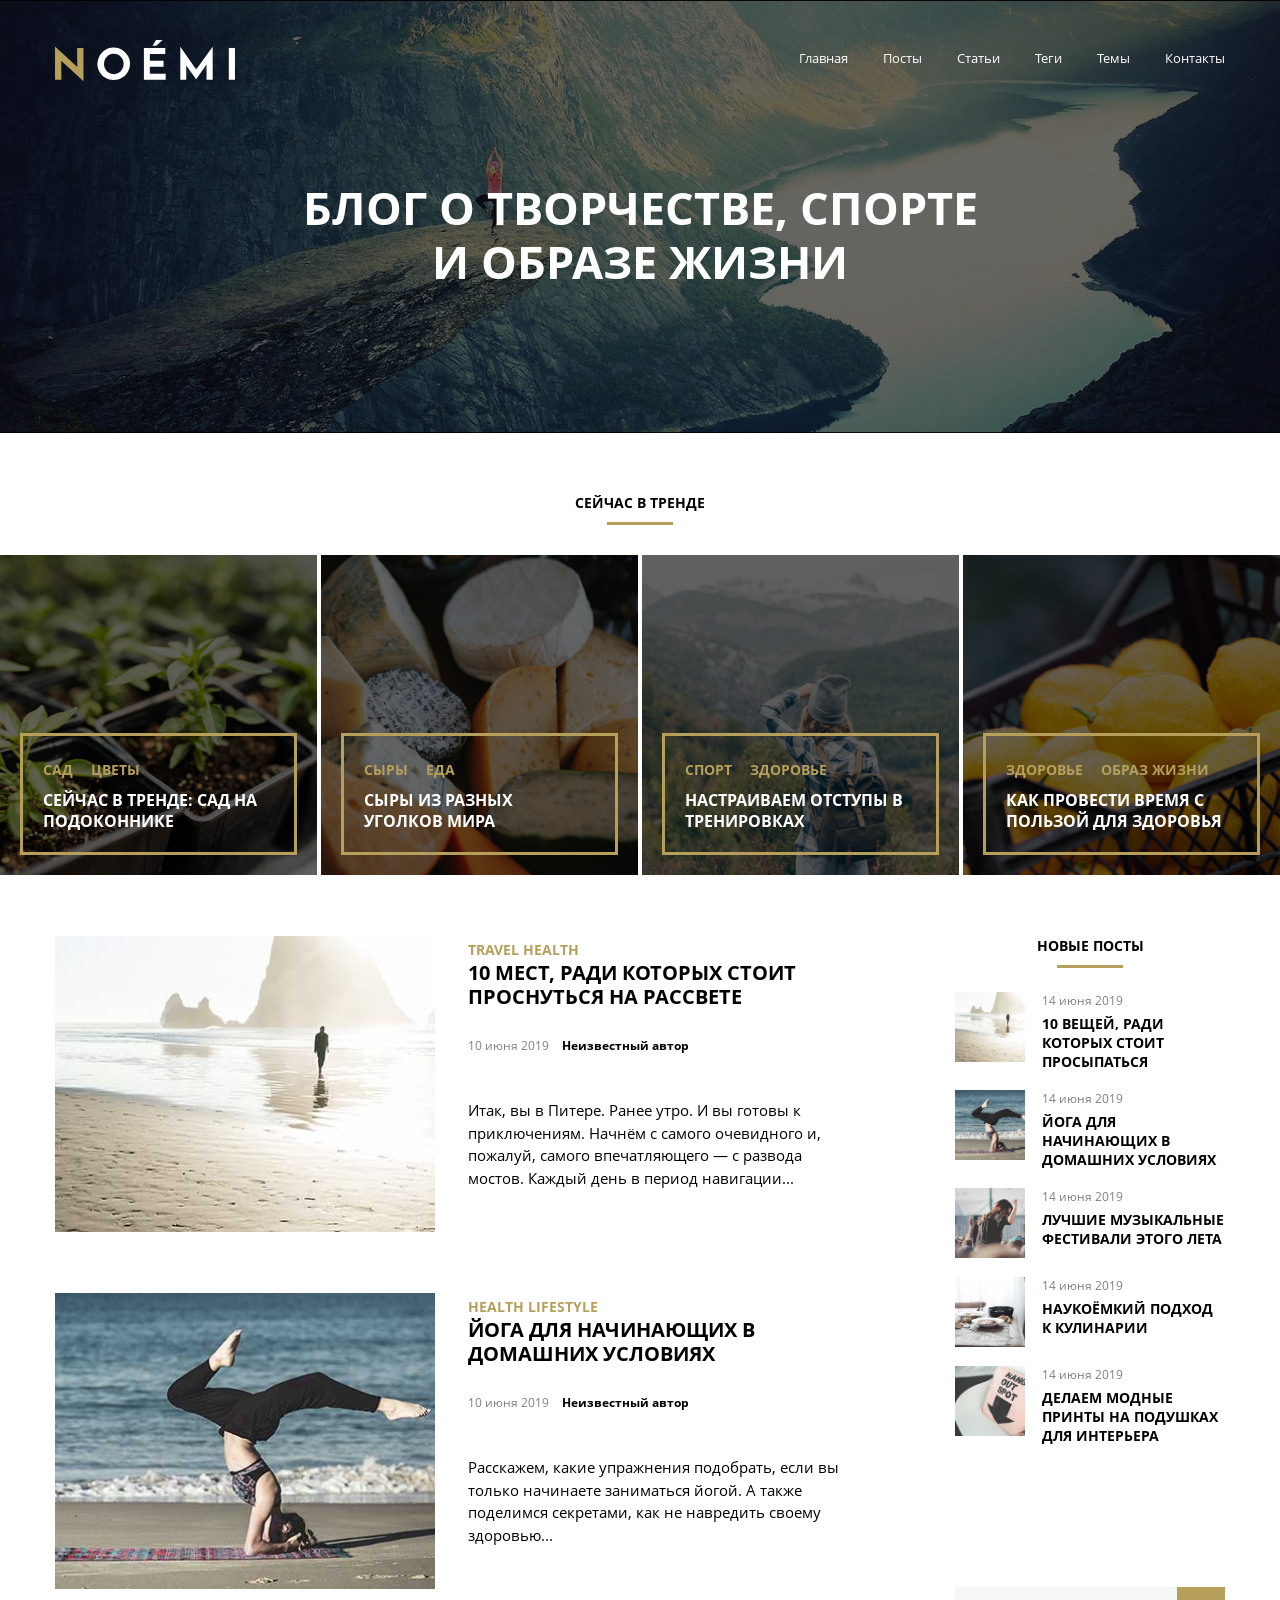
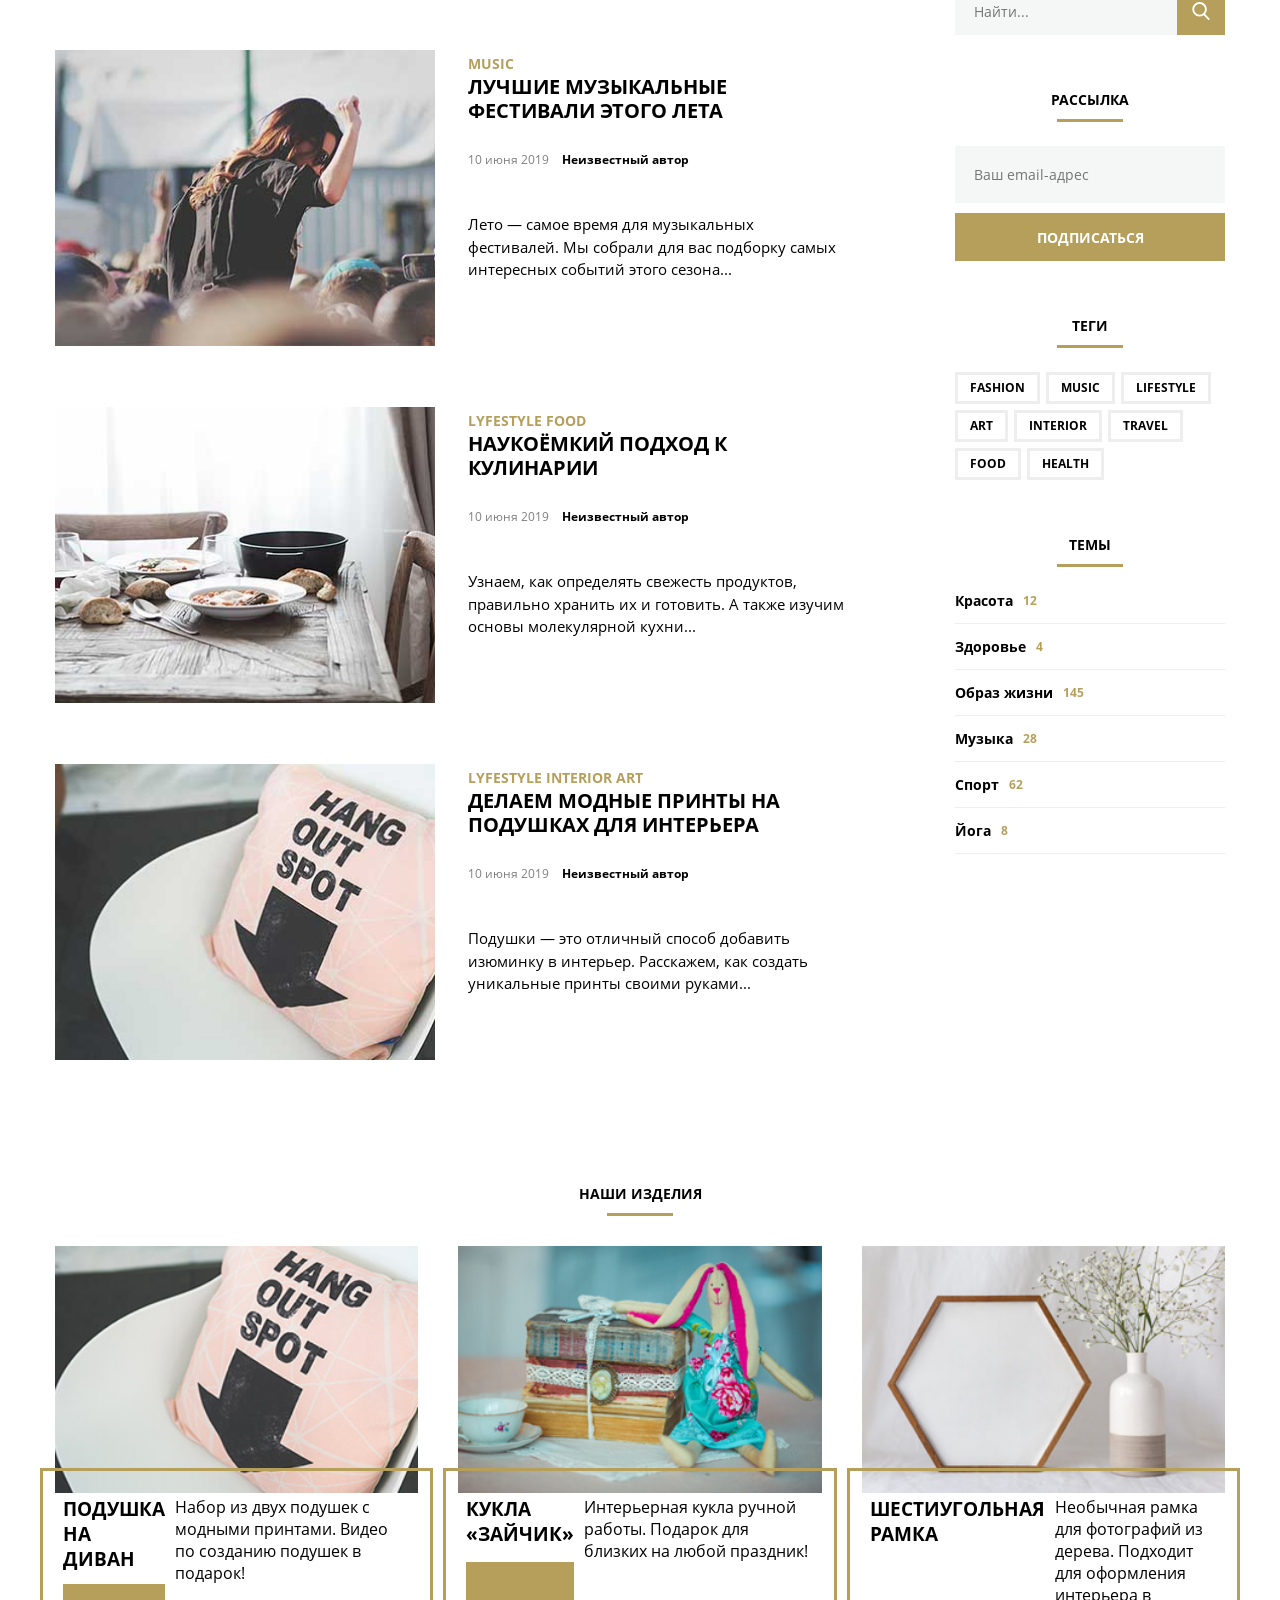
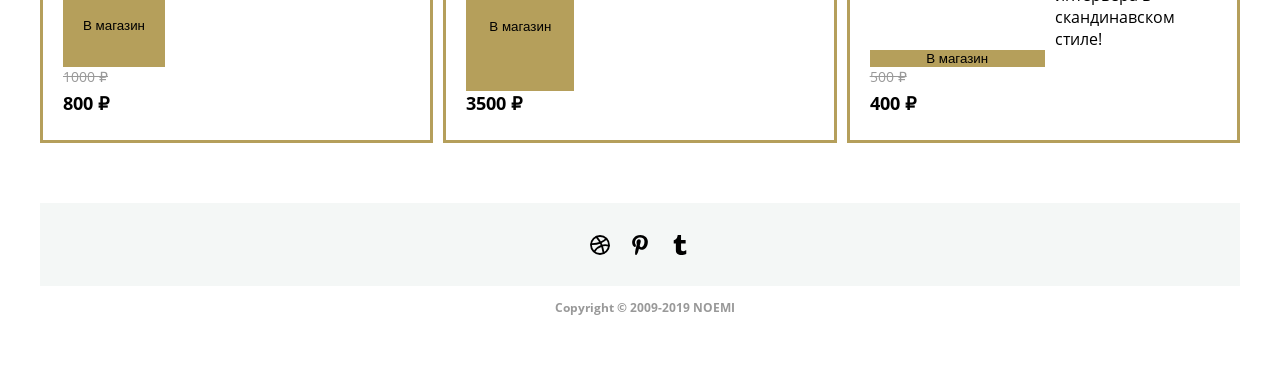
==== index.html @ 8bb4fc07 "Add files via upload" ====
<!DOCTYPE html>
<html lang="en">
<head>
  <meta charset="UTF-8">
  <meta name="viewport" content="width=device-width, initial-scale=1.0">
  <title>NOEMI</title>
  <link rel="stylesheet" href="index.css">
</head>
<body>
  <div class="page-wrapper">

    <!-- ===== HEADER ===== -->
    <header class="site-header">
      <div class="container">
        <div class="header-top">
          <a href="#" class="logo">
            <img class="logo-img" src="noemi-logo.svg" alt="NOEMI logo">
          </a>
          <button class="burger-button">
            <span class="visually-hidden">Открыть меню</span>
            <span class="burger-line"></span>
            <span class="burger-line"></span>
            <span class="burger-line"></span>
          </button>
          <nav class="nav">
            <ul class="nav-list">
              <li><a class="nav-link" href="#">Главная</a></li>
              <li><a class="nav-link" href="#">Посты</a></li>
              <li><a class="nav-link" href="#">Статьи</a></li>
              <li><a class="nav-link" href="#">Теги</a></li>
              <li><a class="nav-link" href="#">Темы</a></li>
              <li><a class="nav-link" href="#">Контакты</a></li>
            </ul>
          </nav>
        </div>
        <h1 class="header-title">Блог о творчестве, спорте и образе жизни</h1>
      </div>
    </header>

    <!-- ===== TRENDS ===== -->
    <section class="trends">
      <h2 class="section-title">Сейчас в тренде</h2>
      <div class="trends-grid">

        <article class="trend-card">
          <img class="trend-image" src="trend1.jpg" alt="Сейчас в тренде: сад">
          <div class="trend-overlay">
            <ul class="post-tags">
              <li><a class="post-tag" href="#">сад</a></li>
              <li><a class="post-tag" href="#">цветы</a></li>
            </ul>
            <h3 class="trend-title">
              <a class="trend-link" href="#">Сейчас в тренде: сад на подоконнике</a>
            </h3>
          </div>
        </article>

        <article class="trend-card">
          <img class="trend-image" src="trend2.jpg" alt="Сейчас в тренде: сыры">
          <div class="trend-overlay">
            <ul class="post-tags">
              <li><a class="post-tag" href="#">сыры</a></li>
              <li><a class="post-tag" href="#">еда</a></li>
            </ul>
            <h3 class="trend-title">
              <a class="trend-link" href="#">Сыры из разных уголков мира</a>
            </h3>
          </div>
        </article>

        <article class="trend-card">
          <img class="trend-image" src="trend3.jpg" alt="Сейчас в тренде: спорт">
          <div class="trend-overlay">
            <ul class="post-tags">
              <li><a class="post-tag" href="#">спорт</a></li>
              <li><a class="post-tag" href="#">здоровье</a></li>
            </ul>
            <h3 class="trend-title">
              <a class="trend-link" href="#">Настраиваем отступы в тренировках</a>
            </h3>
          </div>
        </article>

        <article class="trend-card">
          <img class="trend-image" src="trend4.jpg" alt="Сейчас в тренде: здоровье">
          <div class="trend-overlay">
            <ul class="post-tags">
              <li><a class="post-tag" href="#">здоровье</a></li>
              <li><a class="post-tag" href="#">образ жизни</a></li>
            </ul>
            <h3 class="trend-title">
              <a class="trend-link" href="#">Как провести время с пользой для здоровья</a>
            </h3>
          </div>
        </article>

      </div>
    </section>

    <!-- ===== MAIN: POSTS + ASIDE ===== -->
    <div class="main">

      <div class="posts">

        <article class="post-card">
          <img class="post-image" src="last-post1.jpg" alt="10 мест, ради которых стоит проснуться">
          <div class="post-content">
            <ul class="post-tags">
              <li><a class="post-tag" href="#">Travel Health</a></li>
              
            </ul>
            <h2 class="post-title">
              <a class="post-link" href="#">10 мест, ради которых стоит проснуться на рассвете</a>
            </h2>
            <div class="post-meta">
              <time class="post-date" datetime="2019-06-10">10 июня 2019</time>
              <span class="post-author">Неизвестный автор</span>
            </div>
            <p class="post-text">Итак, вы в Питере. Ранее утро. И вы готовы к приключениям. Начнём с самого очевидного и, пожалуй, самого впечатляющего — с развода мостов. Каждый день в период навигации...</p>
          </div>
        </article>

        <article class="post-card">
          <img class="post-image" src="last-post2.jpg" alt="Йога для начинающих">
          <div class="post-content">
            <ul class="post-tags">
              <li><a class="post-tag" href="#">Health Lifestyle</a></li>
            </ul>
            <h2 class="post-title">
              <a class="post-link" href="#">Йога для начинающих в домашних условиях</a>
            </h2>
            <div class="post-meta">
              <time class="post-date" datetime="2019-06-10">10 июня 2019</time>
              <span class="post-author">Неизвестный автор</span>
            </div>
            <p class="post-text">Расскажем, какие упражнения подобрать, если вы только начинаете заниматься йогой. А также поделимся секретами, как не навредить своему здоровью...</p>
          </div>
        </article>

        <article class="post-card">
          <img class="post-image" src="last-post3.jpg" alt="Лучшие музыкальные фестивали лета">
          <div class="post-content">
            <ul class="post-tags">
              <li><a class="post-tag" href="#">Music</a></li>
            </ul>
            <h2 class="post-title">
              <a class="post-link" href="#">Лучшие музыкальные фестивали этого лета</a>
            </h2>
            <div class="post-meta">
              <time class="post-date" datetime="2019-06-10">10 июня 2019</time>
              <span class="post-author">Неизвестный автор</span>
            </div>
            <p class="post-text">Лето — самое время для музыкальных фестивалей. Мы собрали для вас подборку самых интересных событий этого сезона...</p>
          </div>
        </article>

        <article class="post-card">
          <img class="post-image" src="last-post4.jpg" alt="Наукоёмкий подход к кулинарии">
          <div class="post-content">
            <ul class="post-tags">
              <li><a class="post-tag" href="#">Lyfestyle Food</a></li>
            </ul>
            <h2 class="post-title">
              <a class="post-link" href="#">Наукоёмкий подход к кулинарии</a>
            </h2>
            <div class="post-meta">
              <time class="post-date" datetime="2019-06-10">10 июня 2019</time>
              <span class="post-author">Неизвестный автор</span>
            </div>
            <p class="post-text">Узнаем, как определять свежесть продуктов, правильно хранить их и готовить. А также изучим основы молекулярной кухни...</p>
          </div>
        </article>

        <article class="post-card">
          <img class="post-image" src="last-post5.jpg" alt="Делаем модные принты на подушках">
          <div class="post-content">
            <ul class="post-tags">
              <li><a class="post-tag" href="#">Lyfestyle Interior Art</a></li>
            </ul>
            <h2 class="post-title">
              <a class="post-link" href="#">Делаем модные принты на подушках для интерьера</a>
            </h2>
            <div class="post-meta">
              <time class="post-date" datetime="2019-06-10">10 июня 2019</time>
              <span class="post-author">Неизвестный автор</span>
            </div>
            <p class="post-text">Подушки — это отличный способ добавить изюминку в интерьер. Расскажем, как создать уникальные принты своими руками...</p>
          </div>
        </article>

      </div>

      <!-- ===== ASIDE ===== -->
      <aside class="aside">

        <!-- Новые посты -->
        <div class="aside-widget">
          <h3 class="widget-title">Новые посты</h3>
          <article class="new-post">
            <img class="new-post-image" src="last-post1.jpg" alt="Новый пост">
            <div class="new-post-content">
              <time class="new-post-date" datetime="2019-06-14">14 июня 2019</time>
              <h4 class="new-post-title">
                <a class="new-post-link" href="#">10 вещей, ради которых стоит просыпаться</a>
              </h4>
            </div>
          </article>
          <article class="new-post">
            <img class="new-post-image" src="last-post2.jpg" alt="Новый пост">
            <div class="new-post-content">
              <time class="new-post-date" datetime="2019-06-14">14 июня 2019</time>
              <h4 class="new-post-title">
                <a class="new-post-link" href="#">Йога для начинающих в домашних условиях</a>
              </h4>
            </div>
          </article>
          <article class="new-post">
            <img class="new-post-image" src="last-post3.jpg" alt="Новый пост">
            <div class="new-post-content">
              <time class="new-post-date" datetime="2019-06-14">14 июня 2019</time>
              <h4 class="new-post-title">
                <a class="new-post-link" href="#">Лучшие музыкальные фестивали этого лета</a>
              </h4>
            </div>
          </article>
          <article class="new-post">
            <img class="new-post-image" src="last-post4.jpg" alt="Новый пост">
            <div class="new-post-content">
              <time class="new-post-date" datetime="2019-06-14">14 июня 2019</time>
              <h4 class="new-post-title">
                <a class="new-post-link" href="#">Наукоёмкий подход к кулинарии</a>
              </h4>
            </div>
          </article>
          <article class="new-post">
            <img class="new-post-image" src="last-post5.jpg" alt="Новый пост">
            <div class="new-post-content">
              <time class="new-post-date" datetime="2019-06-14">14 июня 2019</time>
              <h4 class="new-post-title">
                <a class="new-post-link" href="#">Делаем модные принты на подушках для интерьера</a>
              </h4>
            </div>
          </article>
        </div>

        <!-- Поиск -->
        <div class="aside-widget">
          <h3 class="visually-hidden">Поиск</h3>
          <form class="search-form">
            <input class="input-field" name="query" placeholder="Найти..." autocomplete="off" required>
            <button class="search-button" type="submit">
              <span class="visually-hidden">Поиск</span>
            </button>
          </form>
        </div>

        <!-- Рассылка -->
        <div class="aside-widget">
          <h3 class="widget-title">Рассылка</h3>
          <form class="subscribe-form">
            <input class="input-field" type="email" name="email" placeholder="Ваш email-адрес" autocomplete="email" required>
            <button class="subscribe-button" type="submit">Подписаться</button>
          </form>
        </div>

        <!-- Теги -->
        <div class="aside-widget">
          <h3 class="widget-title">Теги</h3>
          <ul class="tag-list">
            <li><a class="tag-link" href="#">Fashion</a></li>
            <li><a class="tag-link" href="#">Music</a></li>
            <li><a class="tag-link" href="#">Lifestyle</a></li>
            <li><a class="tag-link" href="#">Art</a></li>
            <li><a class="tag-link" href="#">Interior</a></li>
            <li><a class="tag-link" href="#">Travel</a></li>
            <li><a class="tag-link" href="#">Food</a></li>
            <li><a class="tag-link" href="#">Health</a></li>
          </ul>
        </div>

        <!-- Темы -->
        <div class="aside-widget">
          <h3 class="widget-title">Темы</h3>
          <ul class="themes-list">
            <li>
              <a class="theme-link" href="#">Красота <span class="theme-count">12</span></a>
            </li>
            <li>
              <a class="theme-link" href="#">Здоровье <span class="theme-count">4</span></a>
            </li>
            <li>
              <a class="theme-link" href="#">Образ жизни <span class="theme-count">145</span></a>
            </li>
            <li>
              <a class="theme-link" href="#">Музыка <span class="theme-count">28</span></a>
            </li>
            <li>
              <a class="theme-link" href="#">Спорт <span class="theme-count">62</span></a>
            </li>
            <li>
              <a class="theme-link" href="#">Йога <span class="theme-count">8</span></a>
            </li>
          </ul>
        </div>

      </aside>
    </div>

    <!-- ===== SHOP ===== -->
    <section class="shop">
      <h2 class="section-title">Наши изделия</h2>
      <div class="shop-grid">

        <!-- Карточка товара 1 -->
        <article class="shop-card">
          <picture>
            <source media="(max-width: 640px)" srcset="shop-item-mobile1.jpg">
            <source media="(max-width: 1200px)" srcset="shop-item-tablet1.ipg">
            <img class="shop-card-image" src="shop-item-desk1.jpg" alt="Подушка на диван">
          </picture>
          <div class="shop-card-content">
            <h3 class="shop-card-title">
              <a class="shop-card-link" href="#">Подушка на диван</a>
            </h3>
            <p class="shop-card-desc">Набор из двух подушек с модными принтами. Видео по созданию подушек в подарок!</p>
            <div class="shop-card-prices">
              <span class="price-old">1000 &#8381;</span>
              <span class="price-current">800 &#8381;</span>
            </div>
            <button class="shop-card-button" type="button">В магазин</button>
          </div>
        </article>

        <!-- Карточка товара 2 -->
        <article class="shop-card">
          <picture>
            <source media="(max-width: 640px)" srcset="shop-item-mobile2.jpg">
            <source media="(max-width: 1200px)" srcset="shop-item-tablet2.jpg">
            <img class="shop-card-image" src="shop-item-desk2.jpg" alt="Кукла Зайчик">
          </picture>
          <div class="shop-card-content">
            <h3 class="shop-card-title">
              <a class="shop-card-link" href="#">Кукла «Зайчик»</a>
            </h3>
            <p class="shop-card-desc">Интерьерная кукла ручной работы. Подарок для близких на любой праздник!</p>
            <div class="shop-card-prices">
              <span class="price-current">3500 &#8381;</span>
            </div>
            <button class="shop-card-button" type="button">В магазин</button>
          </div>
        </article>

        <!-- Карточка товара 3 -->
        <article class="shop-card">
          <picture>
            <source media="(max-width: 640px)" srcset="shop-item-mobile3.jpg">
            <source media="(max-width: 1200px)" srcset="shop-item-tablet3.jpg">
            <img class="shop-card-image" src="shop-item-desk3.jpg" alt="Шестиугольная рамка">
          </picture>
          <div class="shop-card-content">
            <h3 class="shop-card-title">
              <a class="shop-card-link" href="#">Шестиугольная рамка</a>
            </h3>
            <p class="shop-card-desc">Необычная рамка для фотографий из дерева. Подходит для оформления интерьера в скандинавском стиле!</p>
            <div class="shop-card-prices">
              <span class="price-old">500 &#8381;</span>
              <span class="price-current">400 &#8381;</span>
            </div>
            <button class="shop-card-button" type="button">В магазин</button>
          </div>
        </article>

      </div>
    </section>

    <!-- ===== FEEDBACK POPUP ===== -->
    <div class="feedback-overlay _hidden">
      <div class="feedback-modal">
        <button class="feedback-close" type="button">
          <span class="visually-hidden">Закрыть</span> ✕
        </button>
        <h3 class="feedback-title">Ваш фидбек</h3>
        <form class="feedback-form">
          <label for="feedback-select">Как часто вы заходите на сайт?</label>
          <select class="feedback-select" id="feedback-select" name="frequency" autocomplete="off" required>
            <option value="" selected hidden>Выберите вариант</option>
            <option value="daily">Почти каждый день</option>
            <!-- <option value="weekly">Раз в несколько дней</option>
            <option value="monthly">Раз в несколько недель</option>
            <option value="never">Это мой первый раз</option> -->
          </select>

          <label>Вы подписаны на рассылку?</label>
          <div class="feedback-radios">
            <label class="feedback-radio-label">
              <input type="radio" name="subscribe" value="yes"> Да
            </label>
            <label class="feedback-radio-label">
              <input type="radio" name="subscribe" value="no"> Нет
            </label>
          </div>

          <label for="feedback-text">Расскажите, какой контент вы хотели бы видеть на нашем сайте?</label>
          <textarea id="feedback-text" name="content" placeholder="Может, больше рецептов?" autocomplete="off"></textarea>

          <button class="feedback-submit" type="submit">Отправить</button>
        </form>
      </div>
    </div>

    <!-- ===== FOOTER ===== -->
    <footer class="footer">
      <div class="social-section">
        <ul class="social-list">
          <li>
            <a class="social-icon-dribbble" href="#" aria-label="Dribbble">
              <span class="visually-hidden">Dribbble</span>
            </a>
          </li>
          <li>
            <a class="social-icon-pinterest" href="#" aria-label="Pinterest">
              <span class="visually-hidden">Pinterest</span>
            </a>
          </li>
          <li>
            <a class="social-icon-tumblr" href="#" aria-label="Tumblr">
              <span class="visually-hidden">Tumblr</span>
            </a>
          </li>
        </ul>
      </div>
      <div class="copyright">
        <a href="#">Copyright &#169; 2009-2019 NOEMI</a>
      </div>
    </footer>

  </div>
</body>
</html>
---- index.css ----
@font-face {
  font-family: "OpenSans";
  src: url("OpenSans-Regular.woff") format("woff");
  font-weight: 400;
  font-style: normal;
  font-display: swap;
}

@font-face {
  font-family: "OpenSans";
  src: url("OpenSans-Bold.woff") format("woff");
  font-weight: 700;
  font-style: normal;
  font-display: swap;
}

*,
*::before,
*::after {
  box-sizing: border-box;
}

html {
  overflow-x: hidden;
}

body {
  position: relative;
  min-width: 320px;
  width: 100%;
  margin: 0;
  padding: 0;
  font-family: "OpenSans", "Arial", sans-serif;
  background-color: #ffffff;
  color: #000000;
}

ul {
  list-style: none;
  margin: 0;
  padding: 0;
}

a {
  text-decoration: none;
  color: #000000;
  transition: color 0.3s ease;
}

h1, h2, h3, h4 {
  text-transform: uppercase;
  margin: 0;
  padding: 0;
}

p {
  margin: 0;
  padding: 0;
}

img {
  display: block;
  max-width: 100%;
  height: auto;
}

button {
  margin: 0;
  background-color: #b59f5b;
  cursor: pointer;
  border: none;
  transition: background-color 0.3s ease;
}

button:hover {
  background-color: #323232;
}

.visually-hidden {
  position: absolute;
  width: 1px;
  height: 1px;
  margin: -1px;
  padding: 0;
  overflow: hidden;
  white-space: nowrap;
  border: 0;
  clip: rect(0, 0, 0, 0);
  clip-path: inset(50%);
}

.page-wrapper {
  width: 100%;
  margin: 0 auto;
  position: relative;
  overflow: hidden;
}

.container {
  position: relative;
  z-index: 2;
  max-width: 1200px;
  width: 100%;
  margin: 0 auto;
  padding: 0 15px;
  display: flex;
  flex-direction: column;
  align-items: center;
}

.section-title {
  margin-bottom: 30px;
  font-size: 14px;
  text-align: center;
  color: #000000;
}

.section-title::after {
  content: "";
  display: block;
  width: 66px;
  height: 3px;
  margin: 10px auto 0;
  background-color: #b59f5b;
}

.site-header {
  position: relative;
  width: 100%;
  margin-bottom: 40px;
  padding-bottom: 14px;
  min-height: 433px;
  background-image: url("banner-bg.jpg");
  background-size: cover;
  background-position: center;
  background-repeat: no-repeat;
  background-color: #eeeeee;
  color: #ffffff;
}

.site-header::before {
  content: "";
  position: absolute;
  inset: 0;
  z-index: 1;
  background: rgba(0, 0, 0, 0.6);
}

.header-top {
  position: relative;
  display: flex;
  justify-content: space-between;
  align-items: center;
  width: 100%;
  padding: 40px 0;
}

.logo-img {
  width: 180px;
  margin: 0;
  display: block;
}

.burger-button {
  display: none;
  flex-direction: column;
  justify-content: space-between;
  width: 30px;
  height: 20px;
  padding: 0;
  background-color: transparent;
  border: none;
  cursor: pointer;
}

.burger-button:hover {
  background-color: transparent;
}

.burger-line {
  display: block;
  width: 100%;
  height: 2px;
  background-color: #ffffff;
}

.nav-list {
  display: flex;
  justify-content: flex-end;
  flex-wrap: wrap;
  align-items: center;
  font-size: 13px;
}

.nav-list li {
  margin-right: 35px;
}

.nav-list li:last-child {
  margin-right: 0;
}

.nav-link {
  color: #ffffff;
  font-weight: 400;
  display: block;
  padding-bottom: 4px;
  border-bottom: 1px solid transparent;
  transition: border-color 0.3s ease;
}

.nav-list li:hover .nav-link {
  border-bottom: 1px solid #ffffff;
}

.header-title {
  position: relative;
  z-index: 2;
  max-width: 700px;
  margin: 0;
  padding: 60px 0 66px;
  text-align: center;
  font-size: 45px;
  line-height: 1.2;
}

.trends {
  width: 100%;
  margin-bottom: 61px;
  padding-top: 20px;
}

.trends .section-title {
  max-width: 1200px;
  margin-left: auto;
  margin-right: auto;
  padding: 0 15px;
}

.trends-grid {
  display: flex;
  flex-direction: row;
  flex-wrap: nowrap;
  gap: 4px;
  width: 100%;
  margin: 0;
  padding: 0;
}

.trend-card {
  position: relative;
  flex: 1;
  min-width: 0;
  min-height: 320px;
  background-color: #f3f3f3;
  overflow: hidden;
  display: flex;
  align-items: flex-end;
}

.trend-card::before {
  content: "";
  position: absolute;
  inset: 0;
  z-index: 1;
  background: rgba(0, 0, 0, 0.6);
}

.trend-image {
  display: block;
  width: 100%;
  height: 100%;
  object-fit: cover;
  position: absolute;
  top: 0;
  left: 0;
}

.trend-overlay {
  position: relative;
  z-index: 2;
  width: calc(100% - 40px);
  margin: 20px;
  padding: 20px;
  border: 3px solid #b59f5b;
  display: flex;
  flex-direction: column;
  justify-content: center;
  align-items: flex-start;
}

.trend-overlay .post-tags {
  margin-bottom: 10px;
}

.trend-overlay .post-tag {
  color: #b59f5b;
  font-size: 14px;
  font-weight: 700;
  text-transform: uppercase;
}

.trend-overlay .post-tag:hover {
  color: #ffffff;
}

.trend-title {
  font-size: 16px;
  line-height: 1.3;
  margin: 0;
  overflow-wrap: break-word;
}

.trend-link {
  color: #ffffff;
  font-weight: 700;
  display: block;
}

.trend-link:hover {
  color: #b59f5b;
}

.main {
  position: relative;
  display: flex;
  width: 100%;
  max-width: 1200px;
  margin: 0 auto 63px;
  padding: 0 15px;
  gap: 110px;
  justify-content: center;
}

.posts {
  display: flex;
  flex-direction: column;
  width: 790px;
  flex-shrink: 0;
}

.post-card {
  display: flex;
  gap: 33px;
  margin-bottom: 61px;
}

.post-image {
  width: 380px;
  height: 296px;
  object-fit: cover;
  background-color: #f3f3f3;
  flex-shrink: 0;
}

.post-content {
  display: flex;
  flex-direction: column;
  min-width: 0;
}

.post-tags {
  display: flex;
  flex-wrap: wrap;
  gap: 18px;
  margin-bottom: 1px;
  padding-top: 2px;
}

.post-tag {
  color: #b59f5b;
  font-size: 14px;
  font-weight: 700;
  text-transform: uppercase;
  border-bottom: 1px solid transparent;
  transition: border-color 0.3s ease;
}

.post-tag:hover {
  border-bottom: 1px solid #b59f5b;
}

.post-title {
  margin: 0 0 28px 0;
  font-size: 20px;
  line-height: 1.2;
  overflow-wrap: break-word;
}

.post-link {
  color: #000000;
  font-weight: 700;
}

.post-link:hover {
  color: #b59f5b;
}

.post-meta {
  display: flex;
  align-items: center;
  gap: 13px;
  margin: 0 0 45px 0;
}

.post-date {
  color: rgba(0, 0, 0, 0.5);
  font-size: 12px;
  font-weight: 500;
}

.post-author {
  font-size: 12px;
  font-weight: 700;
}

.post-text {
  font-size: 15px;
  line-height: 1.5;
  color: #000000;
}

.aside {
  display: flex;
  flex-direction: column;
  width: 270px;
  flex-shrink: 0;
}

.aside-widget {
  margin-bottom: 55px;
}

.widget-title {
  margin-bottom: 24px;
  font-size: 14px;
  text-align: center;
}

.widget-title::after {
  content: "";
  display: block;
  width: 66px;
  height: 3px;
  margin: 10px auto 0;
  background-color: #b59f5b;
}

.new-post {
  display: flex;
  margin-bottom: 19px;
}

.new-post-image {
  width: 70px;
  height: 70px;
  margin-right: 17px;
  flex-shrink: 0;
  object-fit: cover;
}

.new-post-content {
  display: flex;
  flex-direction: column;
  min-width: 0;
}

.new-post-date {
  margin-bottom: 5px;
  color: rgba(0, 0, 0, 0.5);
  font-size: 12px;
}

.new-post-title {
  font-size: 14px;
  text-align: left;
  overflow-wrap: break-word;
}

.new-post-link {
  color: #000000;
  font-weight: 700;
}

.new-post-link:hover {
  color: #b59f5b;
}

.search-form {
  display: flex;
  margin-top: 68px;
}

.input-field {
  flex: 1;
  height: 48px;
  margin: 0;
  padding: 19px;
  color: #888888;
  font-family: inherit;
  font-size: 14px;
  background-color: #f4f7f6;
  border: none;
  outline: none;
  transition: outline 0.3s ease;
}

.input-field:focus {
  outline: 1px solid #b59f5b;
}

.search-button {
  width: 48px;
  height: 48px;
  background-color: #b59f5b;
  background-image: url("search.svg");
  background-size: 18px 18px;
  background-position: center;
  background-repeat: no-repeat;
  border: none;
  cursor: pointer;
  flex-shrink: 0;
}

.subscribe-form {
  display: flex;
  flex-direction: column;
  gap: 10px;
}

.subscribe-button {
  width: 100%;
  height: 48px;
  display: flex;
  align-items: center;
  justify-content: center;
  color: #ffffff;
  text-align: center;
  text-transform: uppercase;
  font-family: "OpenSans", "Arial", sans-serif;
  font-size: 14px;
  font-weight: 700;
  border: none;
  cursor: pointer;
}

.tag-list {
  display: flex;
  flex-wrap: wrap;
  gap: 6px;
}

.tag-link {
  display: inline-flex;
  justify-content: center;
  padding: 4px 12px 5px;
  color: #000000;
  text-align: center;
  text-transform: uppercase;
  font-family: "OpenSans", "Arial", sans-serif;
  font-size: 12px;
  font-weight: 700;
  border: 3px solid #eeeeee;
  transition: all 0.3s ease;
}

.tag-link:hover {
  border: 3px solid #b59f5b;
  color: #b59f5b;
}

.themes-list li {
  margin-top: 13px;
  border-bottom: 1px solid #eeeeee;
}

.theme-link {
  display: flex;
  justify-content: flex-start;
  align-items: center;
  padding-bottom: 13px;
  color: #000000;
  font-size: 14px;
  font-weight: 700;
}

.theme-link:hover {
  color: #b59f5b;
}

.theme-count {
  color: #b59f5b;
  font-size: smaller;
  vertical-align: top;
  margin-left: 10px;
}

.shop {
  width: 100%;
  max-width: 1200px;
  margin: 0 auto 60px;
  padding: 0 15px;
  overflow: hidden; 
}

.shop-grid {
  align-items: stretch;
  display: flex;
  flex-direction: row;
  flex-wrap: nowrap;
  gap: 40px;
  width: 100%;
}

.shop-card {
  position: relative;
  flex: 1;
  min-width: 0;
  display: flex;
  flex-direction: column;
}

.shop-card-image {
  display: block;
  width: 100%;
  flex-grow: 0;
  object-fit: cover;
  background-color: #f3f3f3;
  position: relative;
  /* z-index: 1; */
  margin-bottom: 25px;
}

.shop-card-content {
  position: relative;
  z-index: 2;
  flex-grow: 1;
  border: 3px solid #b59f5b;
  margin-top: -50px;
  margin-left: -15px;
  margin-right: -15px;
  padding: 25px 20px 25px;
  background-color: transparent;
  display: grid;
  grid-template-columns: 1fr auto;
  grid-template-rows: auto 1fr auto;
  row-gap: 0;
  column-gap: 10px;
  min-width: 0;
  overflow: hidden;
}

.shop-card-title {
  .shop-card-title {
  grid-column: 1 / -1;        /* добавила*/
  margin-bottom: 5px;
  font-size: 14px;
  color: #000000;
  text-align: left;
  text-transform: uppercase;
  overflow-wrap: break-word;   /*добавила */
}
}

.shop-card-desc {
  .shop-card-desc {
  grid-column: 1 / -1;        /*добавила  */
  font-size: 14px;
  line-height: 1.5;
  color: #999999;
  margin-bottom: 24px;
  min-width: 0;               /*добавила  */
  overflow-wrap: break-word;   /*добавила  */
}
}

.shop-card-link {
  color: #000000;
  font-weight: 700;
}

.shop-card-link:hover {
  color: #b59f5b;
}

.shop-card-prices {
  grid-column: 1;             /* добавила */
  grid-row: 3;                /*добавила*/
  display: flex;
  flex-direction: column;
  align-items: flex-start;
  gap: 5px;
  margin-bottom: 0;
}

.price-old {
  font-size: 14px;
  color: #999999;
  text-decoration: line-through;
}

.price-current {
  font-size: 18px;
  font-weight: 700;
  color: #000000;
}

.shop-card-button {
 .shop-card-button {
  grid-column: 2;             /*добавила */
  grid-row: 3;                /* добавила */
  align-self: center;         /* добавила */
  display: inline-flex;
  align-items: center;
  justify-content: center;
  padding: 10px 30px;
  font-size: 14px;
  font-weight: 700;
  text-transform: uppercase;
  color: #ffffff;
  background-color: #b59f5b;
  border: none;
  text-align: center;
  cursor: pointer;
  transition: background-color 0.3s ease;
  flex-shrink: 0;
}
}

.shop-card-button:hover {
  background-color: #323232;
}

.feedback-overlay {
  position: fixed;
  top: 0;
  left: 0;
  width: 100%;
  height: 100%;
  background-color: rgba(0, 0, 0, 0.6);
  z-index: 1000;
  display: flex;
  justify-content: center;
  align-items: center;
  padding: 20px;
}

._hidden {
  display: none;
}

.feedback-modal {
  position: relative;
  background-color: #ffffff;
  padding: 30px 25px;
  max-width: 390px;
  width: 100%;
}

/*Кнопка закрытия*/
.feedback-close {
  position: absolute;
  top: -30px;
  right: 0;
  background: none;
  border: none;
  font-size: 30px;
  color:  #ffffff;
  cursor: pointer;
  padding: 0;
   line-height: 1;
}

.feedback-close:hover {
  color: #b59f5b;;
  background: none;
}

.feedback-title {
  margin-bottom: 30px;
  font-size: 20px;
  text-align: center;
  color: #000000;
}

.feedback-title::after {
  content: "";
  display: block;
  width: 66px;
  height: 3px;
  margin: 10px auto 0;
  background-color: #b59f5b;
}

/* испрвила: убран font-weight: 700
font-size 14px вместо 12px */
.feedback-form label {
  display: block;
  margin-bottom: 8px;
  font-size: 14px;
}


.feedback-form input[type="text"],
.feedback-form textarea {
  display: block;
  width: 100%;
  padding: 15px;
  margin-bottom: 25px;
  font-family: "OpenSans", "Arial", sans-serif;
  font-size: 13px;
  color: #000000;
  background-color: #f4f7f6;
  border: 1px solid #eeeeee;
  outline: none;
  box-sizing: border-box;
}

.feedback-form input[type="text"]:focus,
.feedback-form textarea:focus {
  border-color: #b59f5b;
}

.feedback-select {
  display: block;
  width: 100%;
  padding: 15px;
  margin-bottom: 25px;
  font-family: "OpenSans", "Arial", sans-serif;
  font-size: 13px;
  color: #000000;
  background-color: #f4f7f6;
  border: 1px solid #eeeeee;
  outline: none;
  box-sizing: border-box;
  -webkit-appearance: none;
  -moz-appearance: none;
  appearance: none;
  cursor: pointer;
  background-image: url("form-arrows.svg");
  background-repeat: no-repeat;
  background-position: right 15px center;
  background-size: 12px;
}

.feedback-select:focus {
  border-color: #b59f5b;
}

.feedback-form textarea {
  resize: vertical;
  min-height: 130px;
  background-color: #f4f7f6;
}

.feedback-radios {
  display: flex;
  flex-direction: row;
  gap: 30px;
  margin-bottom: 25px;
}

.feedback-radio-label {
  display: flex;
  align-items: center;
  gap: 8px;
  font-size: 14px;
  font-weight: 400;
  text-transform: none;
  cursor: pointer;
}

 .feedback-radio-label input[type="radio"] {
 -webkit-appearance: none !important;
  -moz-appearance: none !important;
  appearance: none !important;
  width: 18px;
  height: 18px;
  margin: 0;
  cursor: pointer;
  outline: none;
  border: 2px solid #b59f5b;
  border-radius: 50%;
  background-color: transparent;
  position: relative;
  flex-shrink: 0;
}

.feedback-radio-label input[type="radio"]:checked {
  background-color: #ffffff;
  background-image: radial-gradient(circle, #b59f5b 5px, transparent 5.5px);
}

.feedback-submit {
  display: block;
  width: 100%;
  height: 48px;
  background-color: #b59f5b;
  color: #ffffff;
  border: none;
  font-family: "OpenSans", "Arial", sans-serif;
  font-size: 14px;
  font-weight: 700;
  text-transform: uppercase;
  cursor: pointer;
}

.footer {
  display: block;
  position: relative;
  margin: 0 auto;
}

.social-section {
  box-sizing: border-box;
  background-color: #f4f7f6;
  display: flex;
  justify-content: center;
  align-items: center;
  max-width: 1200px;
  width: 100%;
  padding: 0 15px;
  height: 83px;
  margin: 0 auto;
  margin-bottom: -29px;
}

.social-list {
  display: flex;
  justify-content: center;
  align-items: center;
  gap: 20px;
}

.social-icon-dribbble,
.social-icon-pinterest,
.social-icon-tumblr {
  display: block;
  width: 20px;
  height: 20px;
  background-size: contain;
  background-repeat: no-repeat;
  background-position: center;
}

.social-icon-dribbble {
  background-image: url("001-dribbble.svg");
}

.social-icon-pinterest {
  background-image: url("001-pinterest.svg");
}

.social-icon-tumblr {
  background-image: url("003-tumblr.svg");
}

.copyright {
  margin: 0 0 60px 0;
  text-align: center;
  padding-top: 42px;
}

.copyright a {
  display: flex;
  justify-content: center;
  text-align: center;
  margin-bottom: 60px;
  margin-left: 10px;
  font-size: 12px;
  font-weight: 700;
  color: #999999;
}

.copyright a:hover {
  color: #b59f5b;
}

@media (max-width: 1200px) {

  .site-header {
    background-image: url("banner-bg-tablet.jpg");
  }

  .container {
    padding: 0 35px;
  }

  .header-title {
    font-size: 35px;
    padding: 40px 0 50px;
  }

  .burger-button {
    display: flex;
  }

  .nav {
    display: none;
  }

  .trends-grid {
    flex-wrap: wrap;
  }

  .trends .section-title {
    padding: 0 35px;
  }

  .trend-card {
    width: calc(50% - 2px);
    flex: none;
    min-height: 250px;
  }

  .trend-overlay {
    margin: 25px;
    padding: 25px;
    width: calc(100% - 50px);
  }

  .post-card {
    flex-direction: column;
    gap: 20px;
  }

  .post-image {
    width: 100%;
    height: 220px;
  }

  .main {
    gap: 4%;
    padding: 0 35px;
  }

  .posts {
    width: 65%;
  }

  .aside {
    width: 31%;
  }

  .shop {
    padding: 0 35px;
  }

  .shop-grid {
    flex-wrap: wrap;
    gap: 40px;
  }

  .shop-card {
    flex: none;
    width: calc(50% - 20px);
  }

  .shop-card-content {
    margin-left: -15px;
    margin-right: -15px;
  }

  .social-section {
    padding: 0 35px;
  }
}

@media (min-width: 641px) and (max-width: 1200px) and (orientation: landscape) {
  .trends-grid {
    flex-wrap: nowrap;
  }

  .trend-card {
    width: auto;
    flex: 1;
    min-height: 250px;
  }
}

@media (max-width: 640px) {

  .site-header {
    background-image: url("banner-mobile.jpg");
  }

  .container {
    padding: 0 15px;
  }

  .header-top {
    justify-content: center;
    padding: 240px 0 0;
    position: relative;
  }

  .burger-button {
    display: flex;
    position: absolute;
    right: 0;
    top: 25px;
  }

  .nav {
    display: none;
  }

  .header-title {
    font-size: 26px;
    padding: 40px 0 210px;
    line-height: 1.3;
  }

  .trends {
    padding-top: 7px;
  }

  .trends .section-title {
    padding: 0 15px;
    text-align: center;
  }

  .trends-grid {
    flex-direction: column;
  }

  .trend-card {
    width: 100%;
    flex: none;
    min-height: 230px;
  }

  .trend-overlay {
    padding: 15px;
    margin: 15px;
    width: calc(100% - 30px);
  }

  .trend-title {
    font-size: 14px;
  }

  .main {
    flex-direction: column;
    gap: 40px;
    padding: 0 15px;
  }

  .posts {
    width: 100%;
  }

  .post-card {
    flex-direction: column;
    gap: 15px;
    margin-bottom: 40px;
  }

  .post-image {
    width: 100%;
    min-height: 200px;
    height: auto;
  }

  .post-title {
    font-size: 16px;
    margin-bottom: 10px;
  }

  .post-meta {
    margin-bottom: 15px;
  }

  .aside {
    width: 100%;
  }

  .shop {
    padding: 0 15px;
  }

  .shop-grid {
    flex-direction: column;
    gap: 25px;
  }

  .shop-card {
    width: 100%;
    overflow: visible;
  }

  .shop-card-image {
    width: 100%;
    margin-left: 0;
  }

  .shop-card-content {
    margin-left: -15px;
    margin-right: -15px;
    margin-top: -45px;
    padding: 20px 15px;
    background-color: transparent;
    position: relative;
    z-index: 2;
  }

  .social-section {
    padding: 0 15px;
  }

  .feedback-modal {
    padding: 24px 20px;
  }

  .feedback-radios {
    flex-direction: row;
    gap: 30px;
  }
}

@media (max-width: 640px) and (orientation: landscape) {
  .trends-grid {
    flex-direction: row;
    flex-wrap: wrap;
  }

  .trend-card {
    width: calc(50% - 2px);
    flex: none;
    min-height: 220px;
  }
}
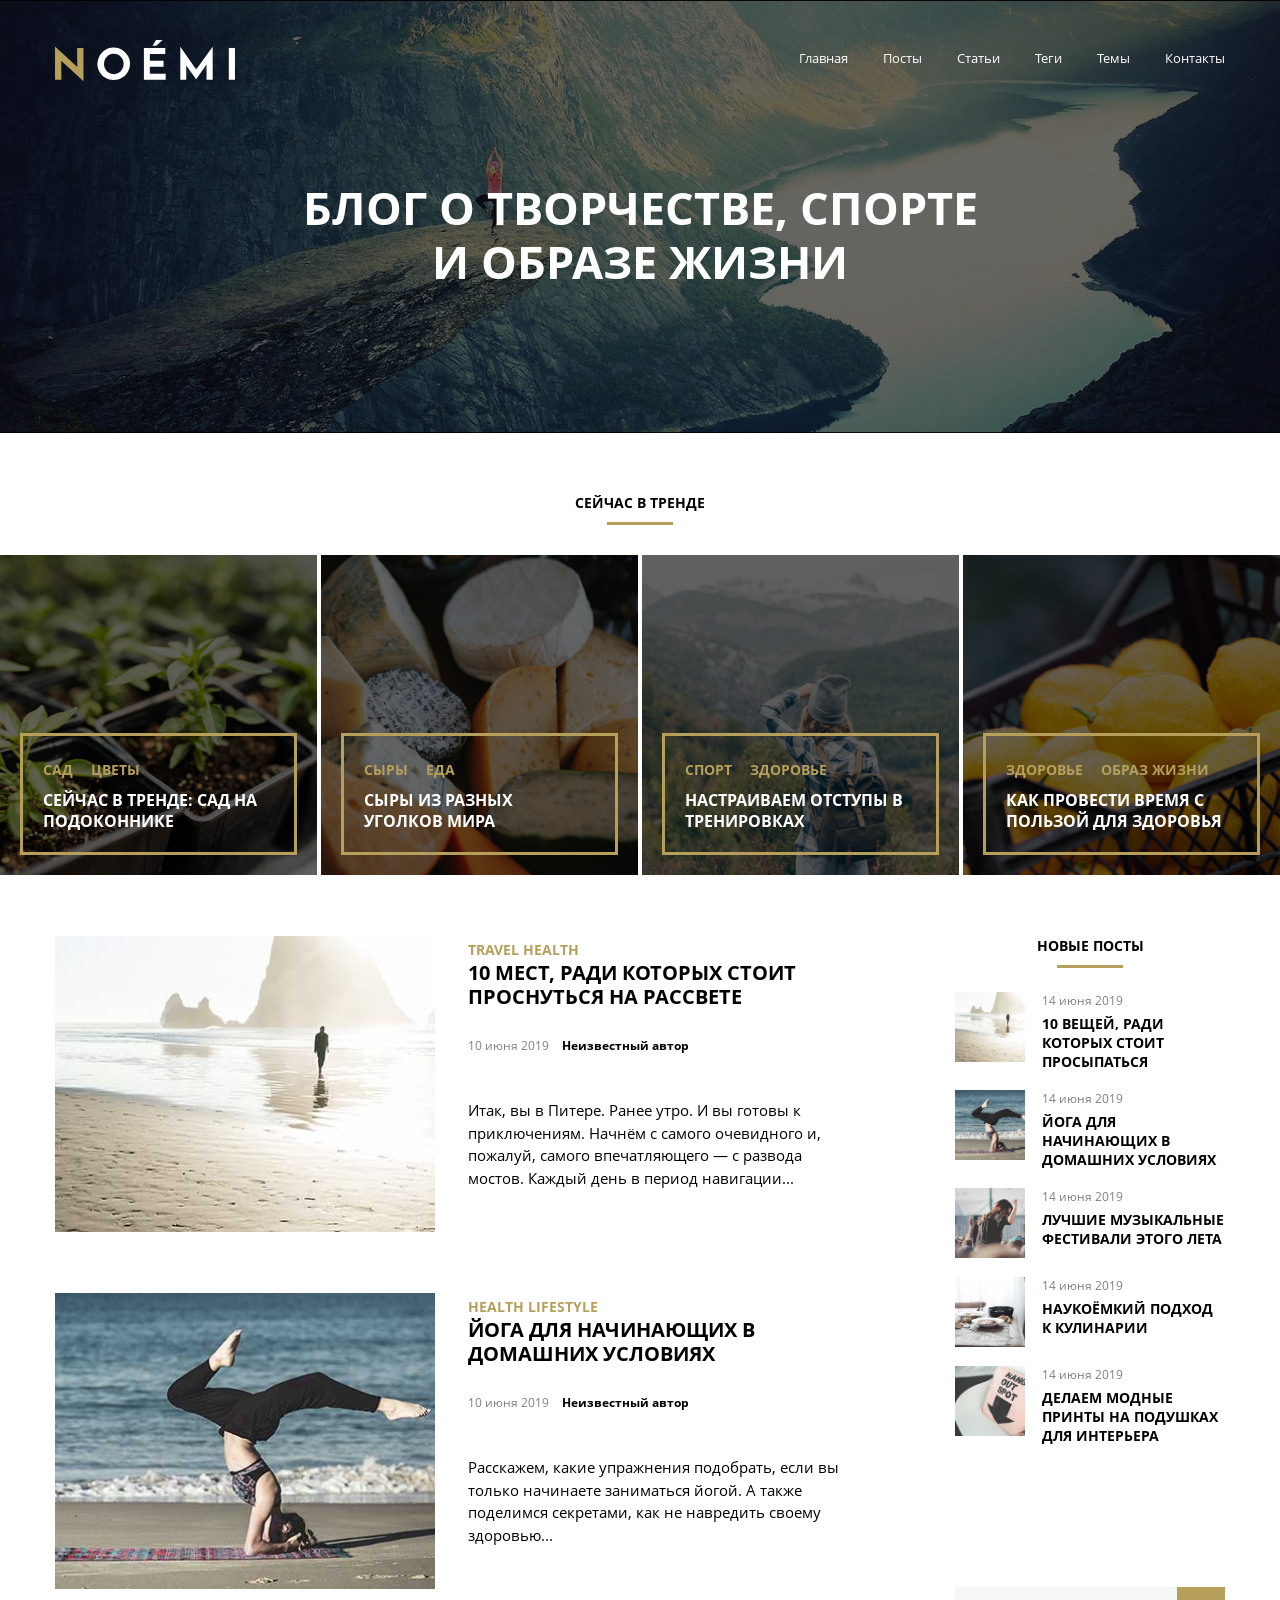
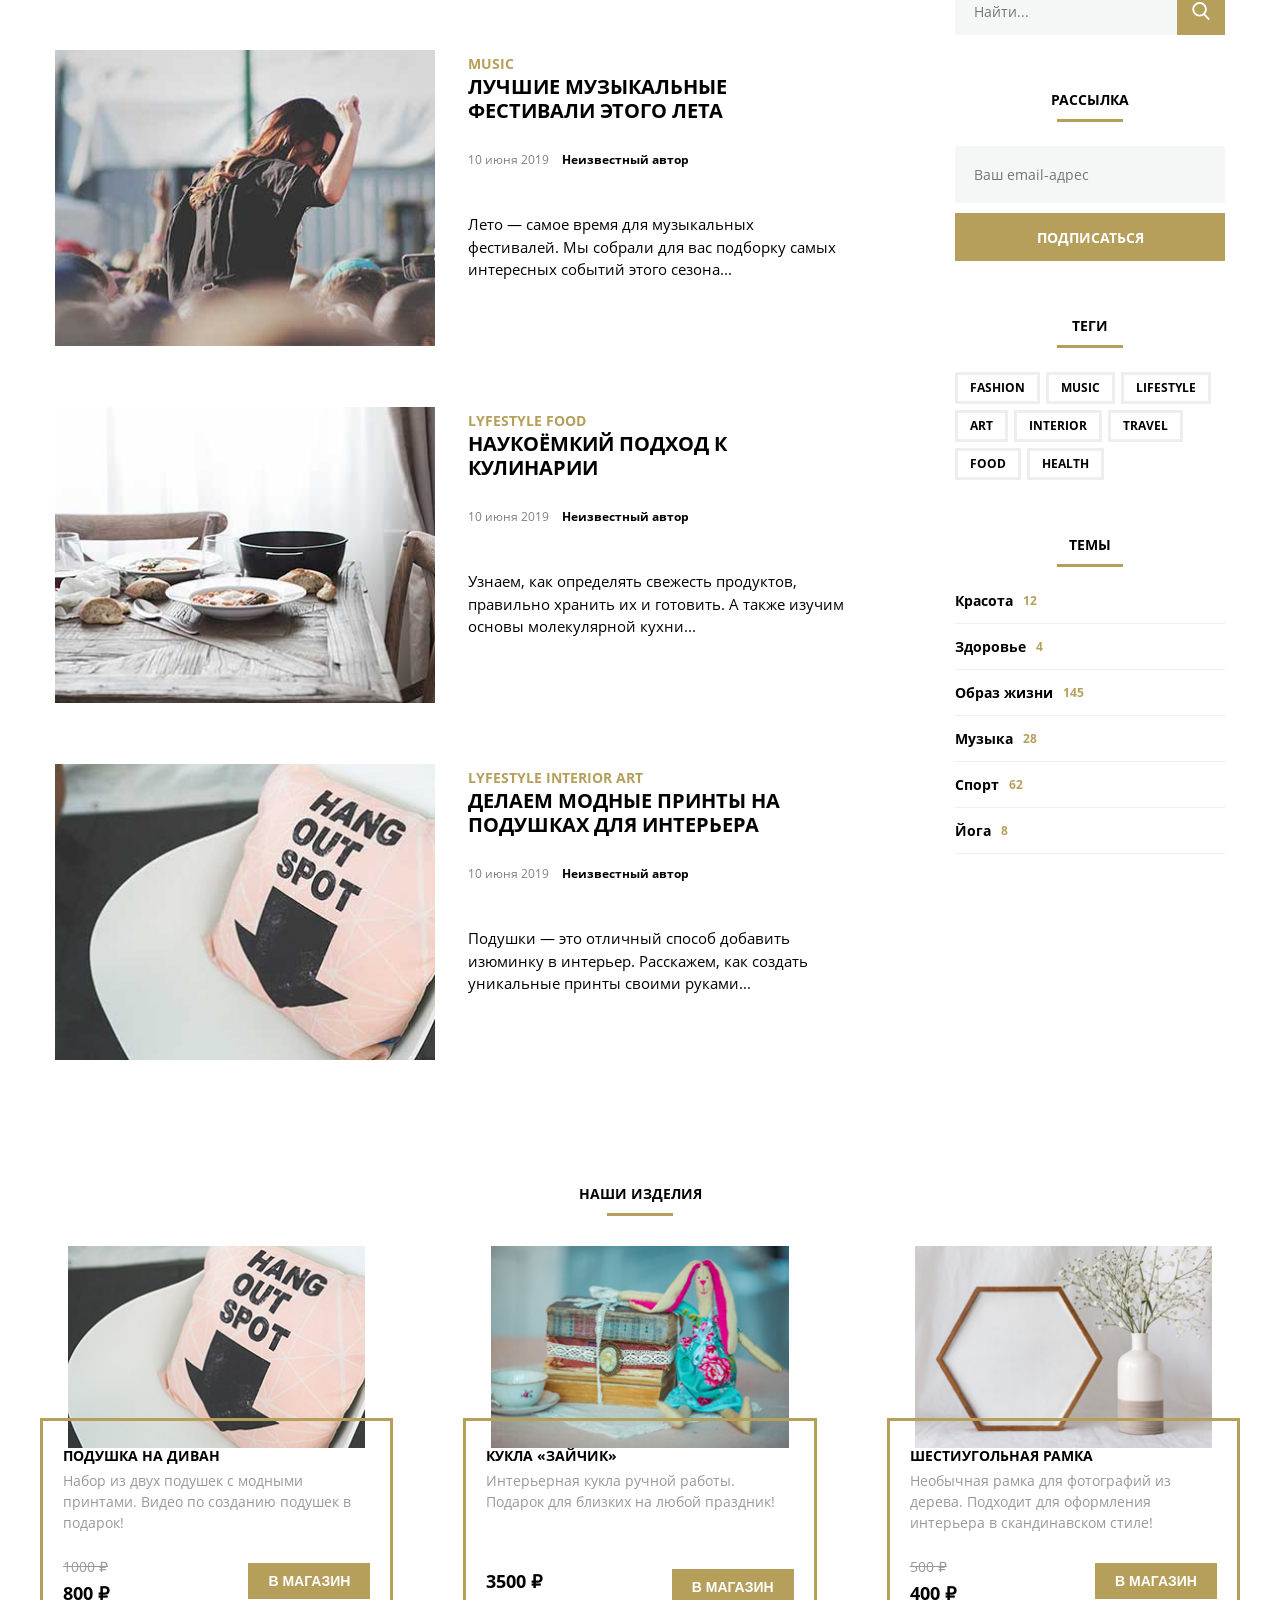
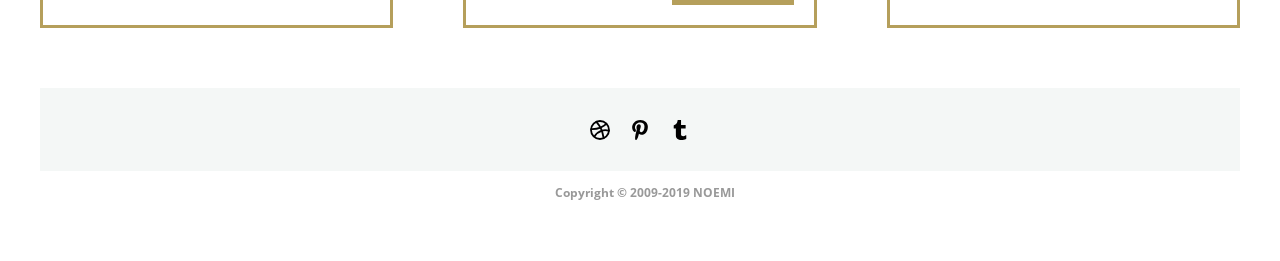
==== commit 742bb667: "Rename index2.html to index.html" ====
--- a/index.html
+++ b/index.html
@@ -107,7 +107,6 @@
           <div class="post-content">
             <ul class="post-tags">
               <li><a class="post-tag" href="#">Travel Health</a></li>
-              
             </ul>
             <h2 class="post-title">
               <a class="post-link" href="#">10 мест, ради которых стоит проснуться на рассвете</a>
@@ -315,7 +314,7 @@
         <article class="shop-card">
           <picture>
             <source media="(max-width: 640px)" srcset="shop-item-mobile1.jpg">
-            <source media="(max-width: 1200px)" srcset="shop-item-tablet1.ipg">
+            <source media="(max-width: 1200px)" srcset="shop-item-tablet1.jpg">
             <img class="shop-card-image" src="shop-item-desk1.jpg" alt="Подушка на диван">
           </picture>
           <div class="shop-card-content">
@@ -385,9 +384,6 @@
           <select class="feedback-select" id="feedback-select" name="frequency" autocomplete="off" required>
             <option value="" selected hidden>Выберите вариант</option>
             <option value="daily">Почти каждый день</option>
-            <!-- <option value="weekly">Раз в несколько дней</option>
-            <option value="monthly">Раз в несколько недель</option>
-            <option value="never">Это мой первый раз</option> -->
           </select>
 
           <label>Вы подписаны на рассылку?</label>
@@ -436,4 +432,4 @@
 
   </div>
 </body>
-</html>+</html>
--- a/index.css
+++ b/index.css
@@ -595,12 +595,14 @@
   margin-left: 10px;
 }
 
+/* ===== SHOP ===== */
+
 .shop {
   width: 100%;
   max-width: 1200px;
   margin: 0 auto 60px;
-  padding: 0 15px;
-  overflow: hidden; 
+  padding: 0 28px;              /* ИЗМЕНИТЬ: было 15px → 28px (рамка выступает на 28px за картинку) */
+  overflow: hidden;
 }
 
 .shop-grid {
@@ -608,7 +610,7 @@
   display: flex;
   flex-direction: row;
   flex-wrap: nowrap;
-  gap: 40px;
+  gap: 126px;                   /* ИЗМЕНИТЬ: было 40px → 126px (70px зазор между рамками + 56px на выступы) */
   width: 100%;
 }
 
@@ -627,8 +629,7 @@
   object-fit: cover;
   background-color: #f3f3f3;
   position: relative;
-  /* z-index: 1; */
-  margin-bottom: 25px;
+  margin-bottom: 15px;          /* ИЗМЕНИТЬ: было 25px → 15px */
 }
 
 .shop-card-content {
@@ -636,10 +637,10 @@
   z-index: 2;
   flex-grow: 1;
   border: 3px solid #b59f5b;
-  margin-top: -50px;
-  margin-left: -15px;
-  margin-right: -15px;
-  padding: 25px 20px 25px;
+  margin-top: -45px;            /* ИЗМЕНИТЬ: было -50px → -45px */
+  margin-left: -28px;           /* ИЗМЕНИТЬ: было -15px → -28px (рамка на 28px шире картинки) */
+  margin-right: -28px;          /* ИЗМЕНИТЬ: было -15px → -28px */
+  padding: 25px 20px 20px;      /* ИЗМЕНИТЬ: было 25px 20px 25px → 25px 20px 20px */
   background-color: transparent;
   display: grid;
   grid-template-columns: 1fr auto;
@@ -651,27 +652,23 @@
 }
 
 .shop-card-title {
-  .shop-card-title {
-  grid-column: 1 / -1;        /* добавила*/
+  grid-column: 1 / -1;          /* убрана двойная вложенность */
   margin-bottom: 5px;
   font-size: 14px;
   color: #000000;
   text-align: left;
   text-transform: uppercase;
-  overflow-wrap: break-word;   /*добавила */
-}
+  overflow-wrap: break-word;
 }
 
 .shop-card-desc {
-  .shop-card-desc {
-  grid-column: 1 / -1;        /*добавила  */
+  grid-column: 1 / -1;          /* убрана двойная вложенность */
   font-size: 14px;
   line-height: 1.5;
   color: #999999;
   margin-bottom: 24px;
-  min-width: 0;               /*добавила  */
-  overflow-wrap: break-word;   /*добавила  */
-}
+  min-width: 0;
+  overflow-wrap: break-word;
 }
 
 .shop-card-link {
@@ -684,8 +681,8 @@
 }
 
 .shop-card-prices {
-  grid-column: 1;             /* добавила */
-  grid-row: 3;                /*добавила*/
+  grid-column: 1;
+  grid-row: 3;
   display: flex;
   flex-direction: column;
   align-items: flex-start;
@@ -706,14 +703,13 @@
 }
 
 .shop-card-button {
- .shop-card-button {
-  grid-column: 2;             /*добавила */
-  grid-row: 3;                /* добавила */
-  align-self: center;         /* добавила */
+  grid-column: 2;               /* убрана двойная вложенность */
+  grid-row: 3;
+  align-self: center;
   display: inline-flex;
   align-items: center;
   justify-content: center;
-  padding: 10px 30px;
+  padding: 10px 20px;           /* ИЗМЕНИТЬ: было 10px 30px → 10px 20px */
   font-size: 14px;
   font-weight: 700;
   text-transform: uppercase;
@@ -725,11 +721,12 @@
   transition: background-color 0.3s ease;
   flex-shrink: 0;
 }
-}
 
 .shop-card-button:hover {
   background-color: #323232;
 }
+
+/* ===== FEEDBACK ===== */
 
 .feedback-overlay {
   position: fixed;
@@ -757,7 +754,7 @@
   width: 100%;
 }
 
-/*Кнопка закрытия*/
+/* Кнопка закрытия */
 .feedback-close {
   position: absolute;
   top: -30px;
@@ -765,14 +762,14 @@
   background: none;
   border: none;
   font-size: 30px;
-  color:  #ffffff;
+  color: #ffffff;
   cursor: pointer;
   padding: 0;
-   line-height: 1;
+  line-height: 1;
 }
 
 .feedback-close:hover {
-  color: #b59f5b;;
+  color: #b59f5b;
   background: none;
 }
 
@@ -799,7 +796,6 @@
   margin-bottom: 8px;
   font-size: 14px;
 }
-
 
 .feedback-form input[type="text"],
 .feedback-form textarea {
@@ -870,8 +866,8 @@
   cursor: pointer;
 }
 
- .feedback-radio-label input[type="radio"] {
- -webkit-appearance: none !important;
+.feedback-radio-label input[type="radio"] {
+  -webkit-appearance: none !important;
   -moz-appearance: none !important;
   appearance: none !important;
   width: 18px;
@@ -905,6 +901,8 @@
   cursor: pointer;
 }
 
+/* ===== FOOTER ===== */
+
 .footer {
   display: block;
   position: relative;
@@ -976,6 +974,8 @@
   color: #b59f5b;
 }
 
+/* ===== ПЛАНШЕТ (max-width: 1200px) ===== */
+
 @media (max-width: 1200px) {
 
   .site-header {
@@ -1048,17 +1048,18 @@
 
   .shop-grid {
     flex-wrap: wrap;
-    gap: 40px;
+    gap: 126px;                 /* ИЗМЕНИТЬ: было 40px → 126px */
   }
 
   .shop-card {
     flex: none;
-    width: calc(50% - 20px);
+    width: calc(50% - 63px);   /* ИЗМЕНИТЬ: было calc(50% - 20px) → calc(50% - 63px) */
   }
 
   .shop-card-content {
-    margin-left: -15px;
-    margin-right: -15px;
+    margin-left: -28px;         /* ИЗМЕНИТЬ: было -15px → -28px */
+    margin-right: -28px;        /* ИЗМЕНИТЬ: было -15px → -28px */
+    padding: 15px 20px;         /* ДОБАВИТЬ: уменьшить padding для планшета */
   }
 
   .social-section {
@@ -1077,6 +1078,8 @@
     min-height: 250px;
   }
 }
+
+/* ===== МОБИЛКА (max-width: 640px) ===== */
 
 @media (max-width: 640px) {
 
@@ -1198,10 +1201,14 @@
     margin-left: -15px;
     margin-right: -15px;
     margin-top: -45px;
-    padding: 20px 15px;
+    padding: 15px 15px;         /* ИЗМЕНИТЬ: было 20px 15px → 15px 15px */
     background-color: transparent;
     position: relative;
     z-index: 2;
+  }
+
+  .shop-card-desc {
+    margin-bottom: 14px;        /* ДОБАВИТЬ: уменьшить отступ до цен */
   }
 
   .social-section {
@@ -1229,4 +1236,4 @@
     flex: none;
     min-height: 220px;
   }
-}+}
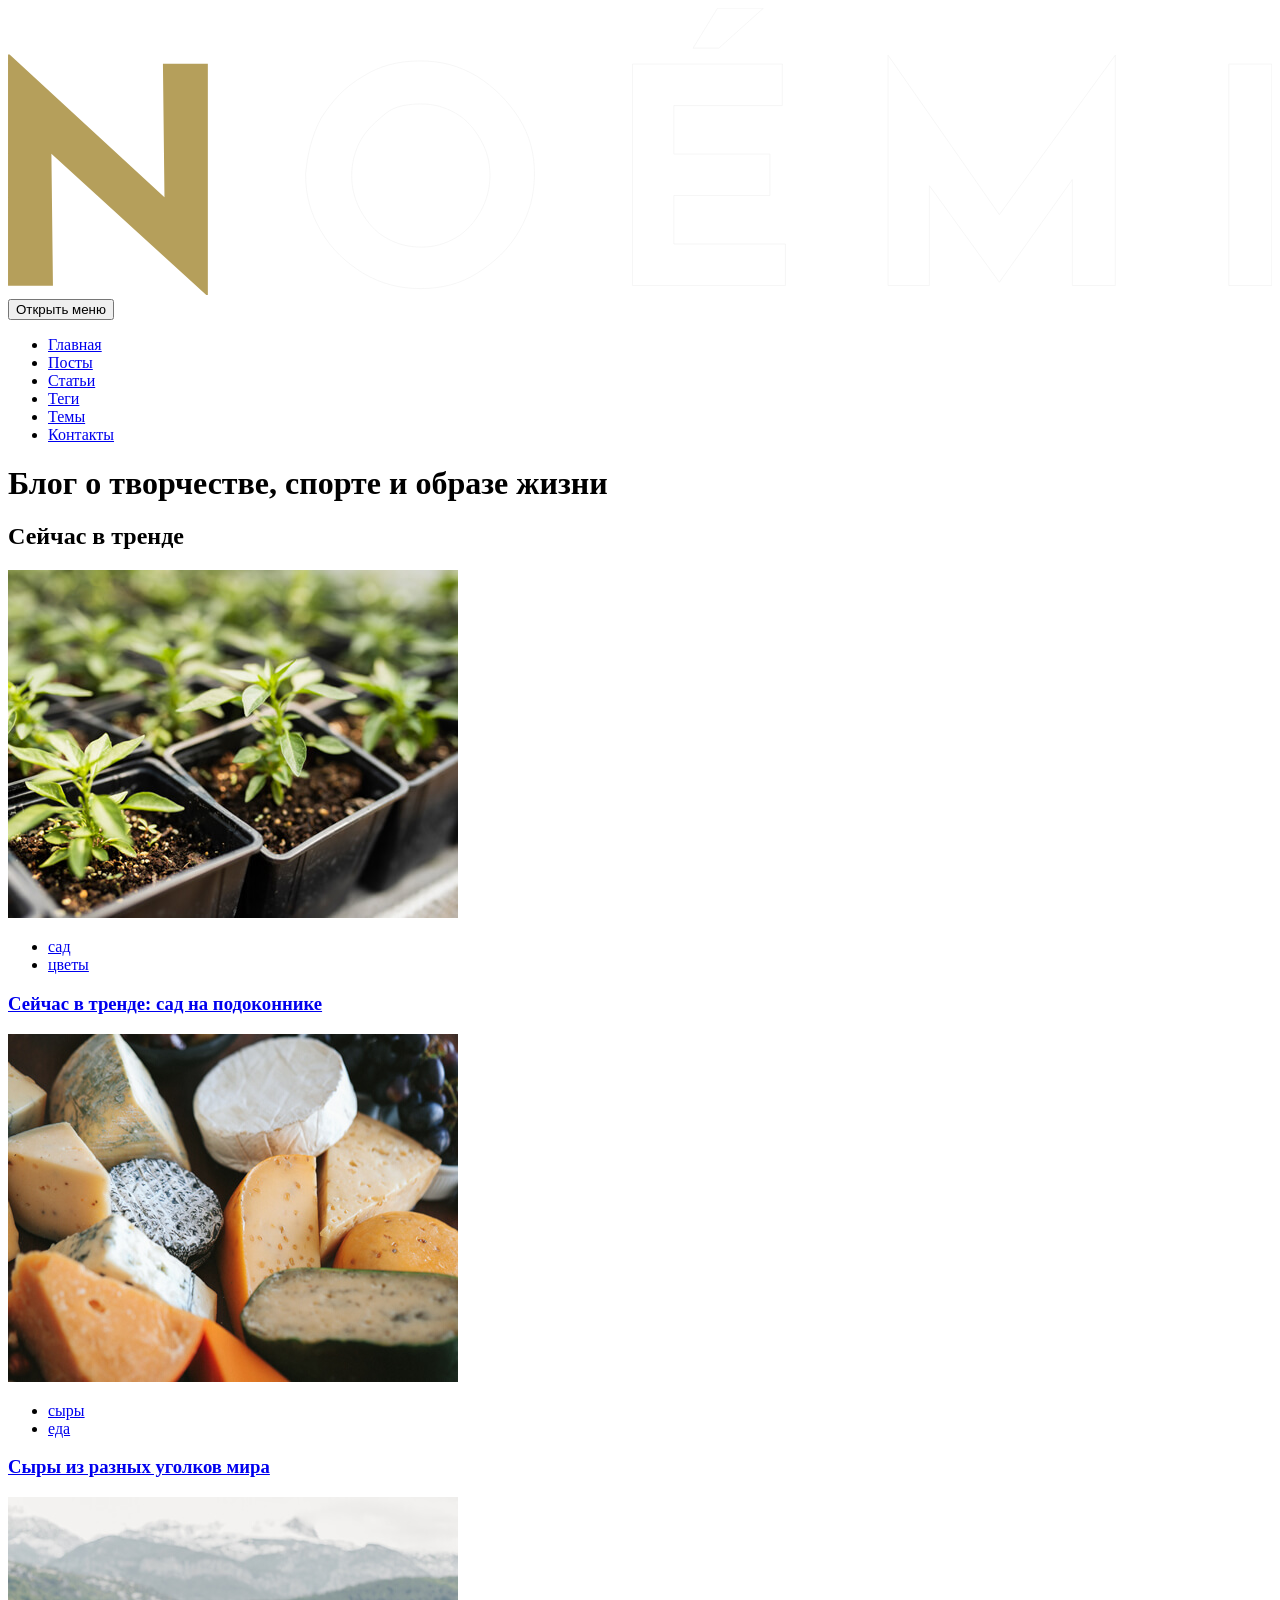
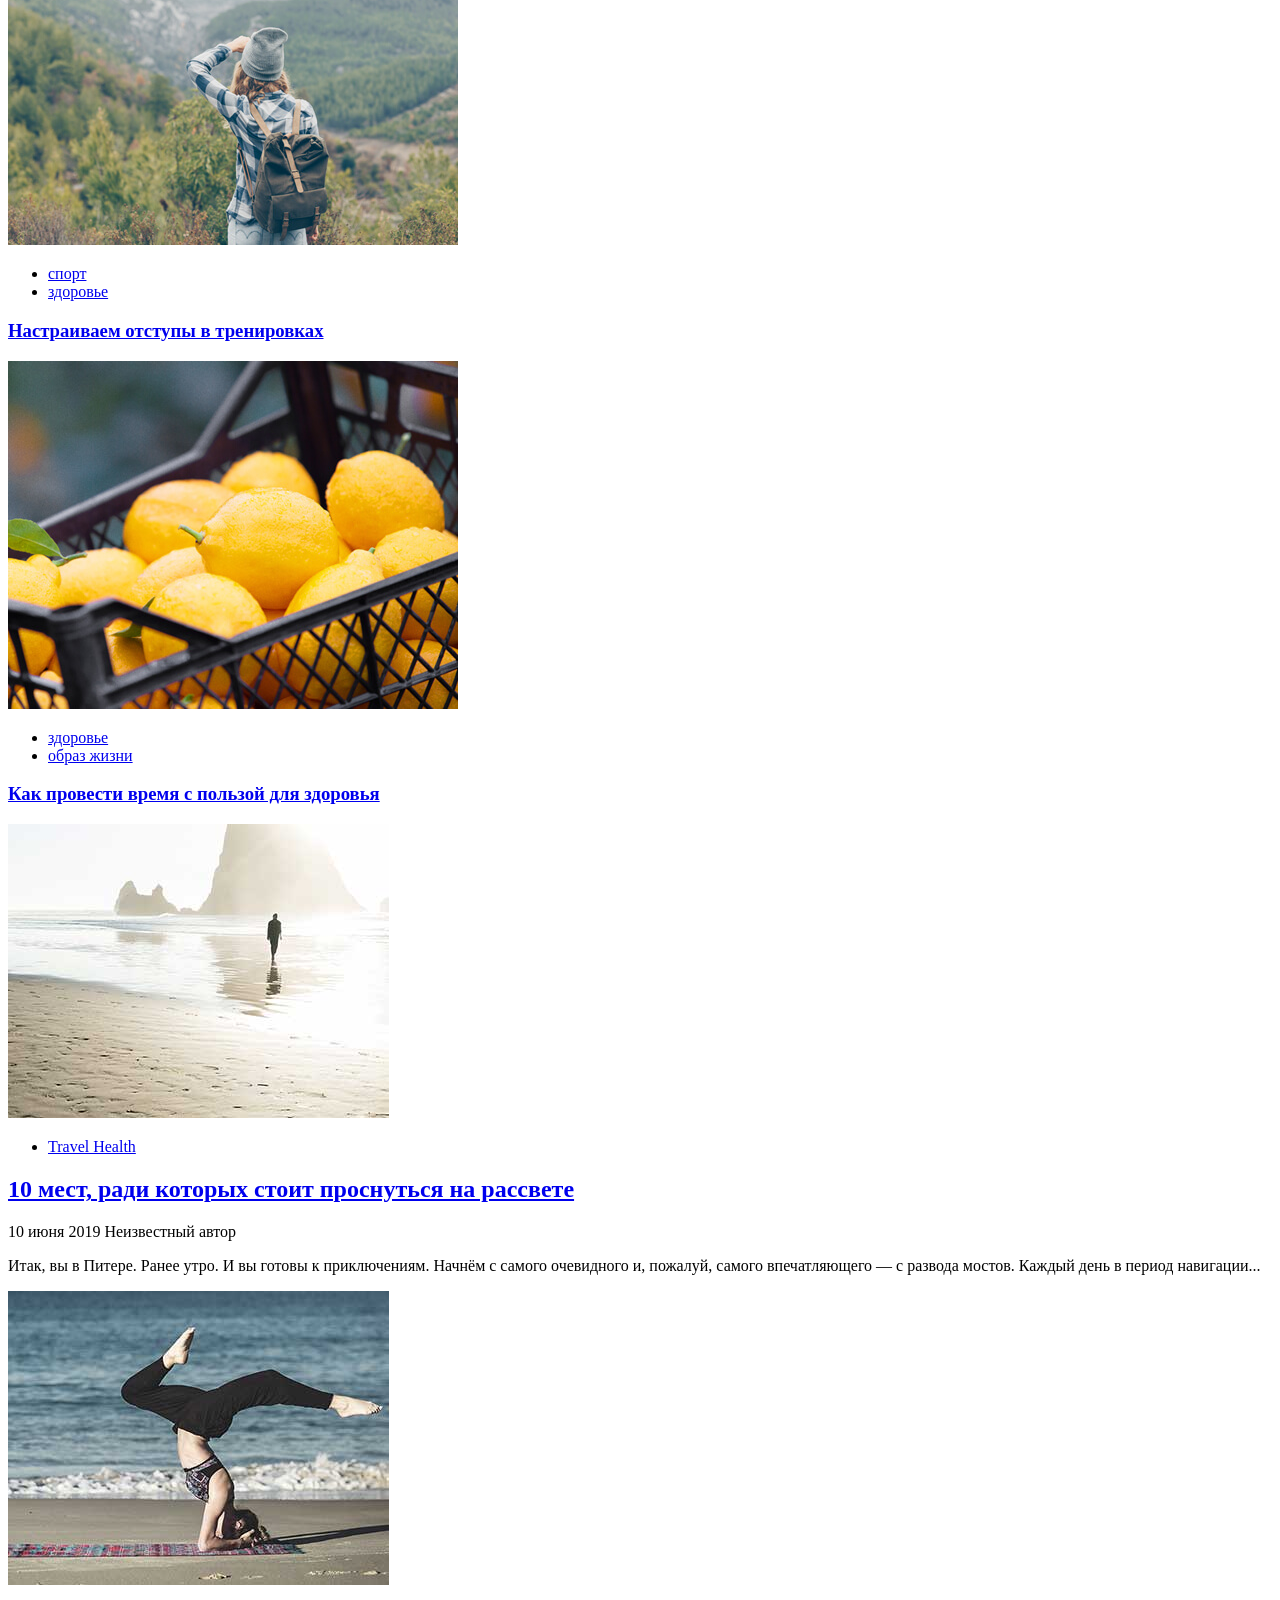
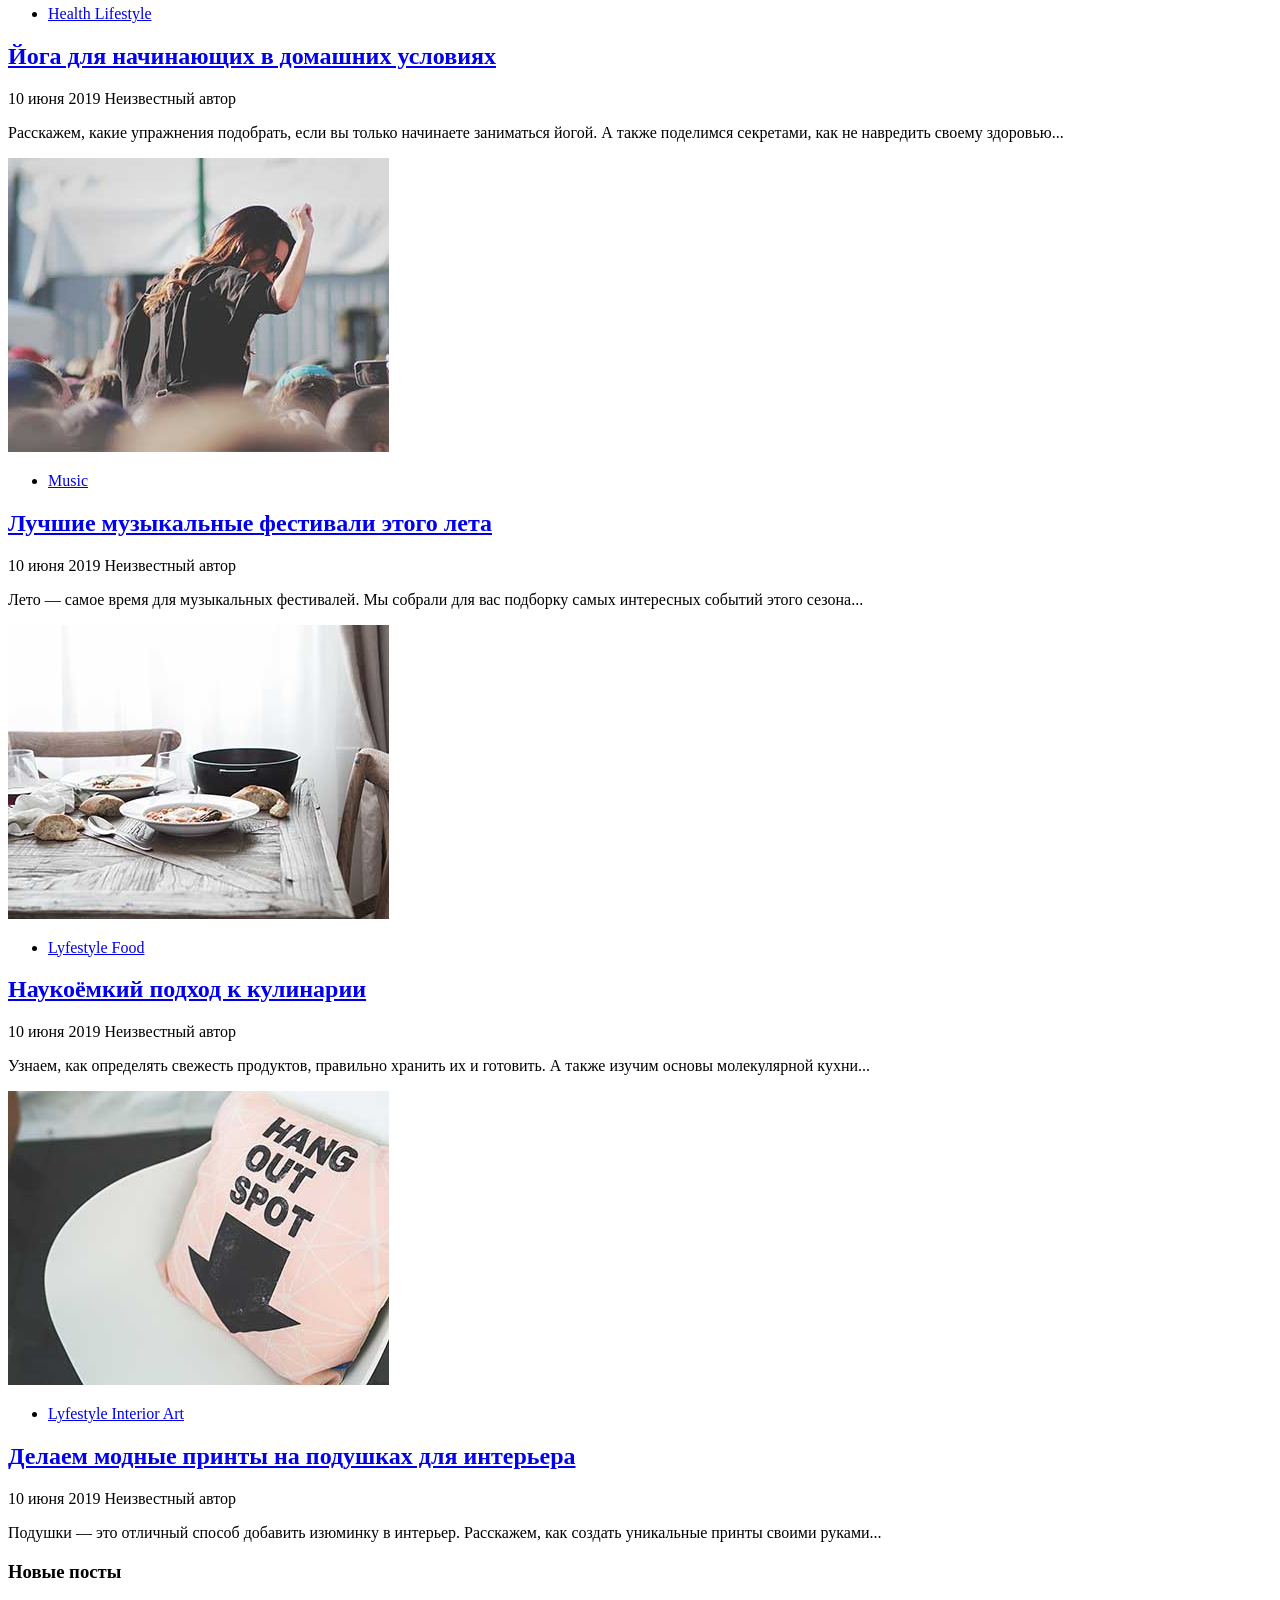
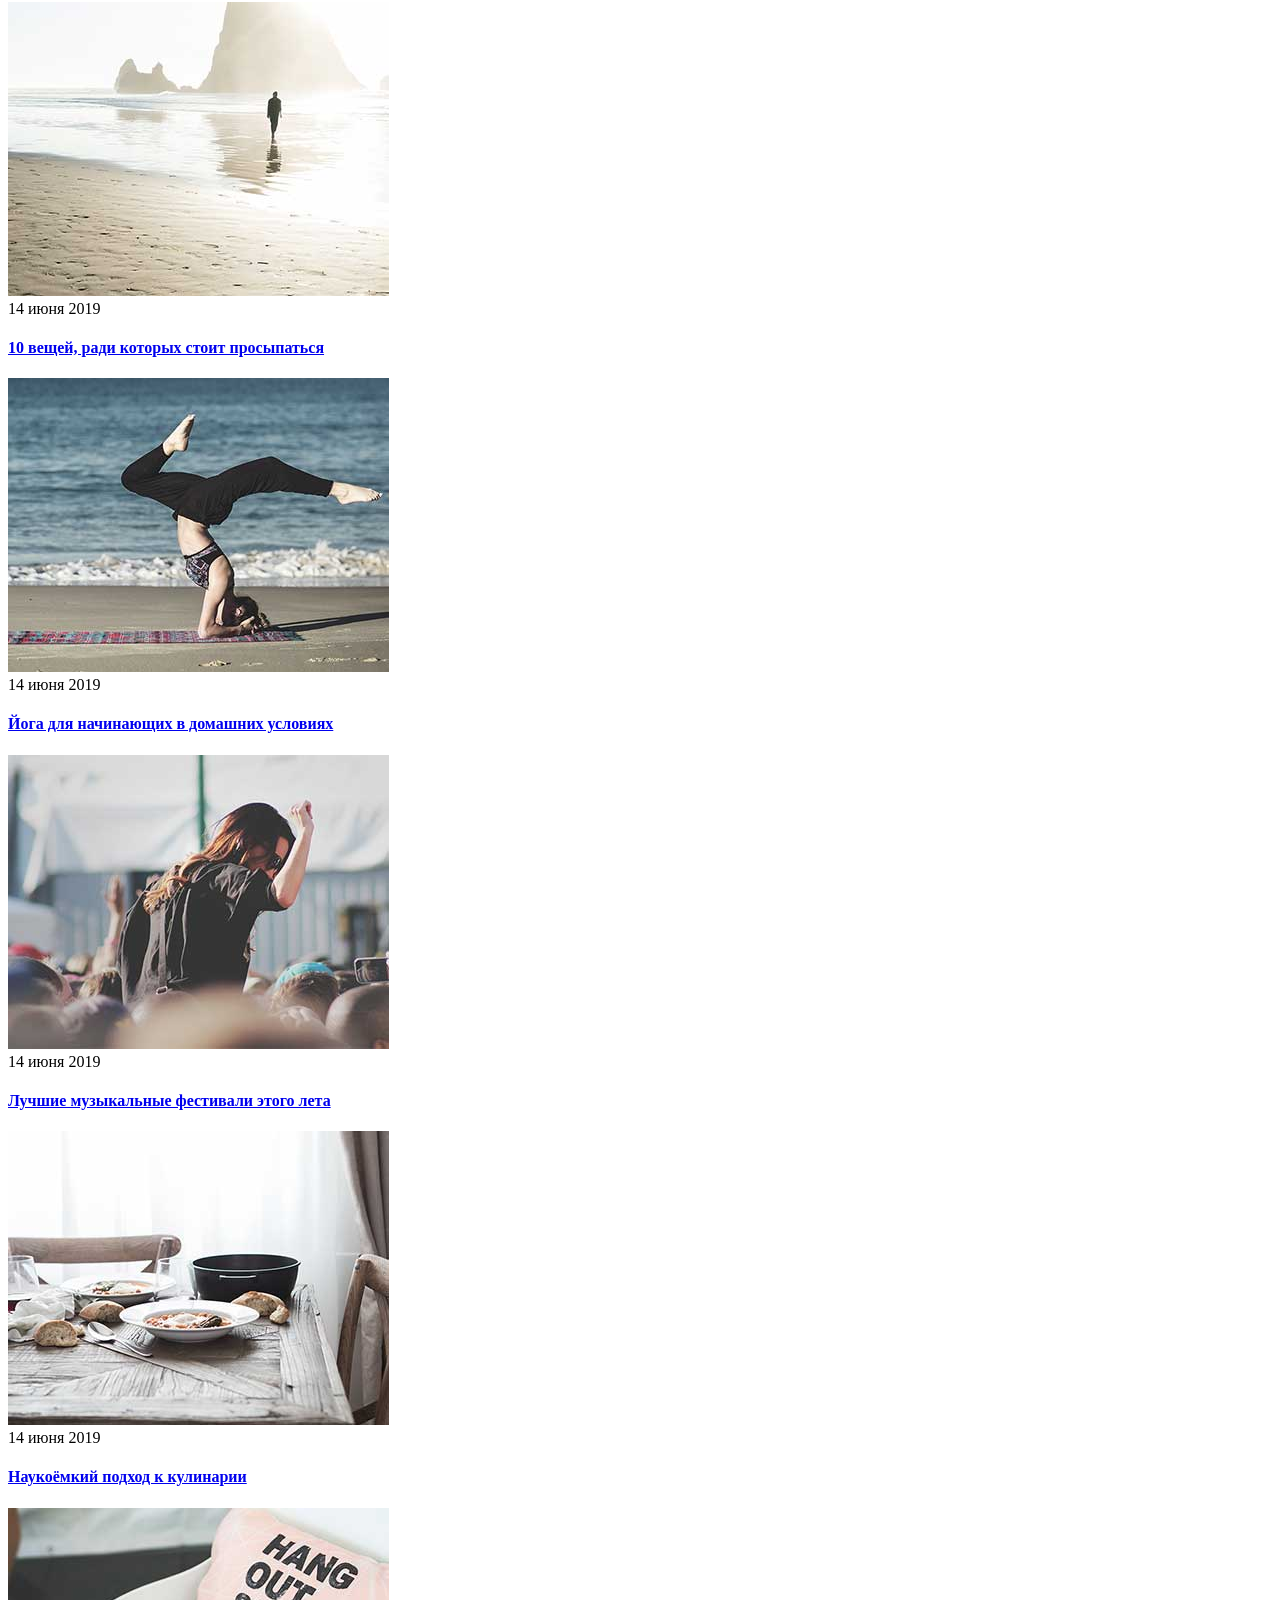
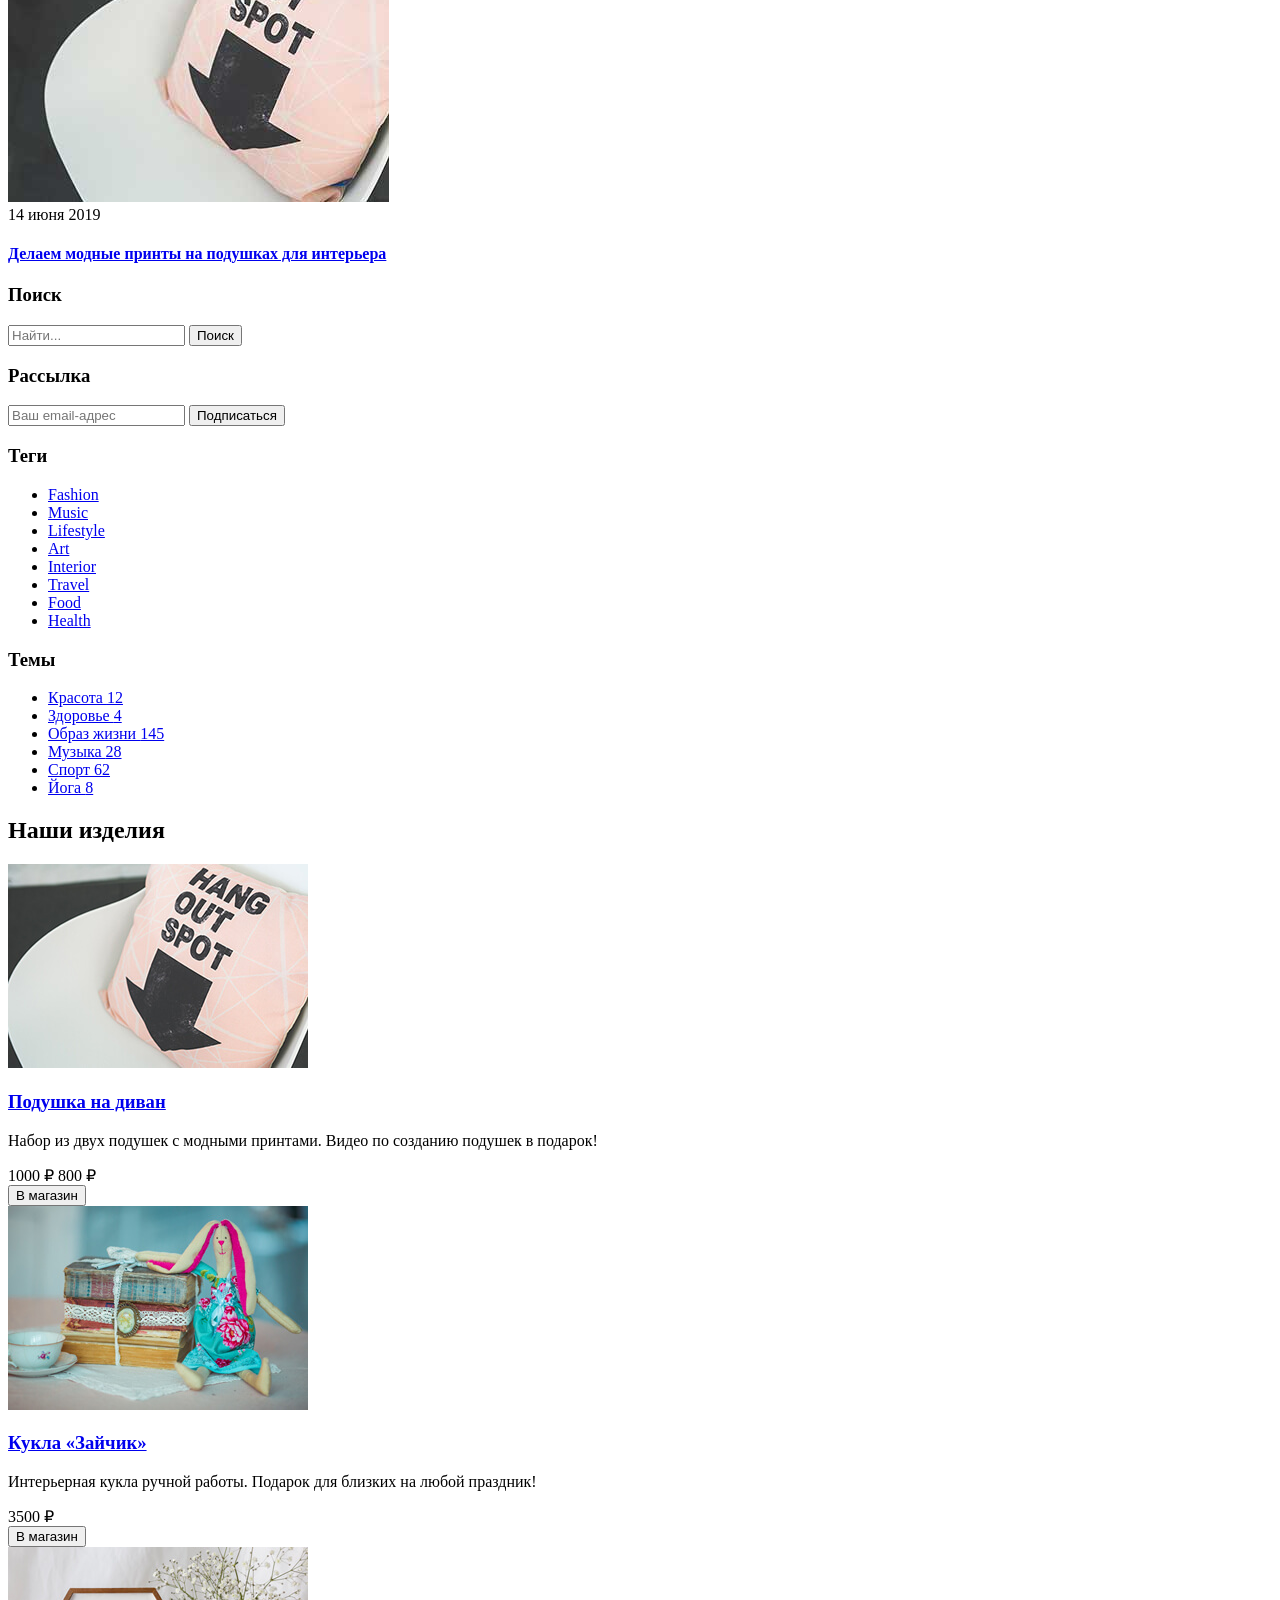
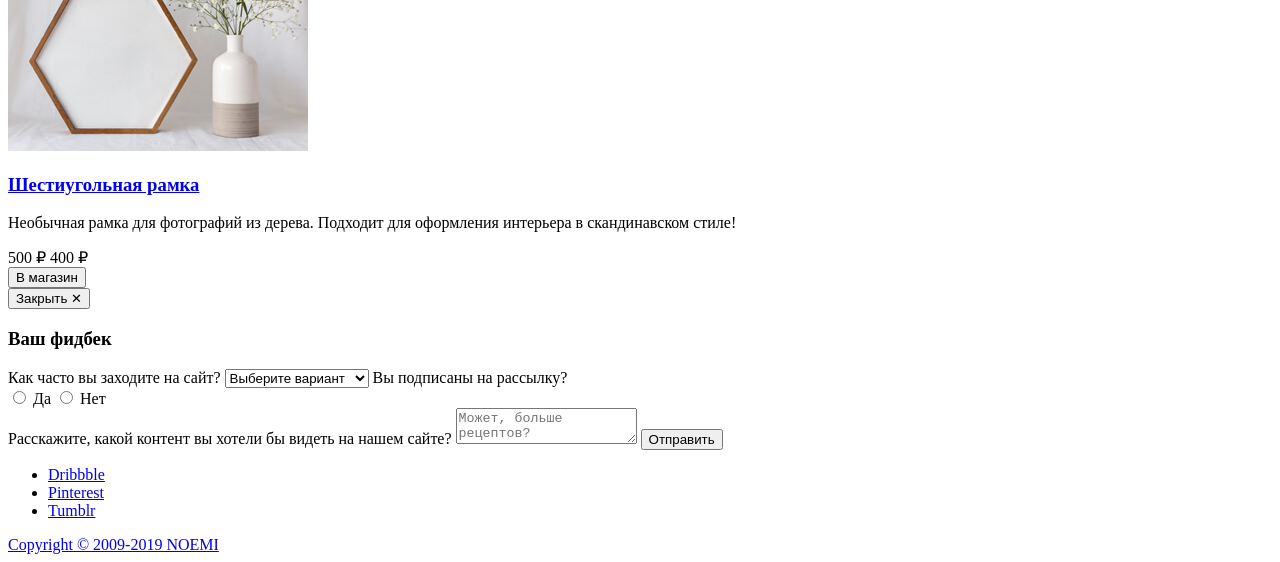
==== commit 3b354b59: "Add files via upload" ====
--- a/index.html
+++ b/index.html
@@ -432,4 +432,4 @@
 
   </div>
 </body>
-</html>
+</html>
